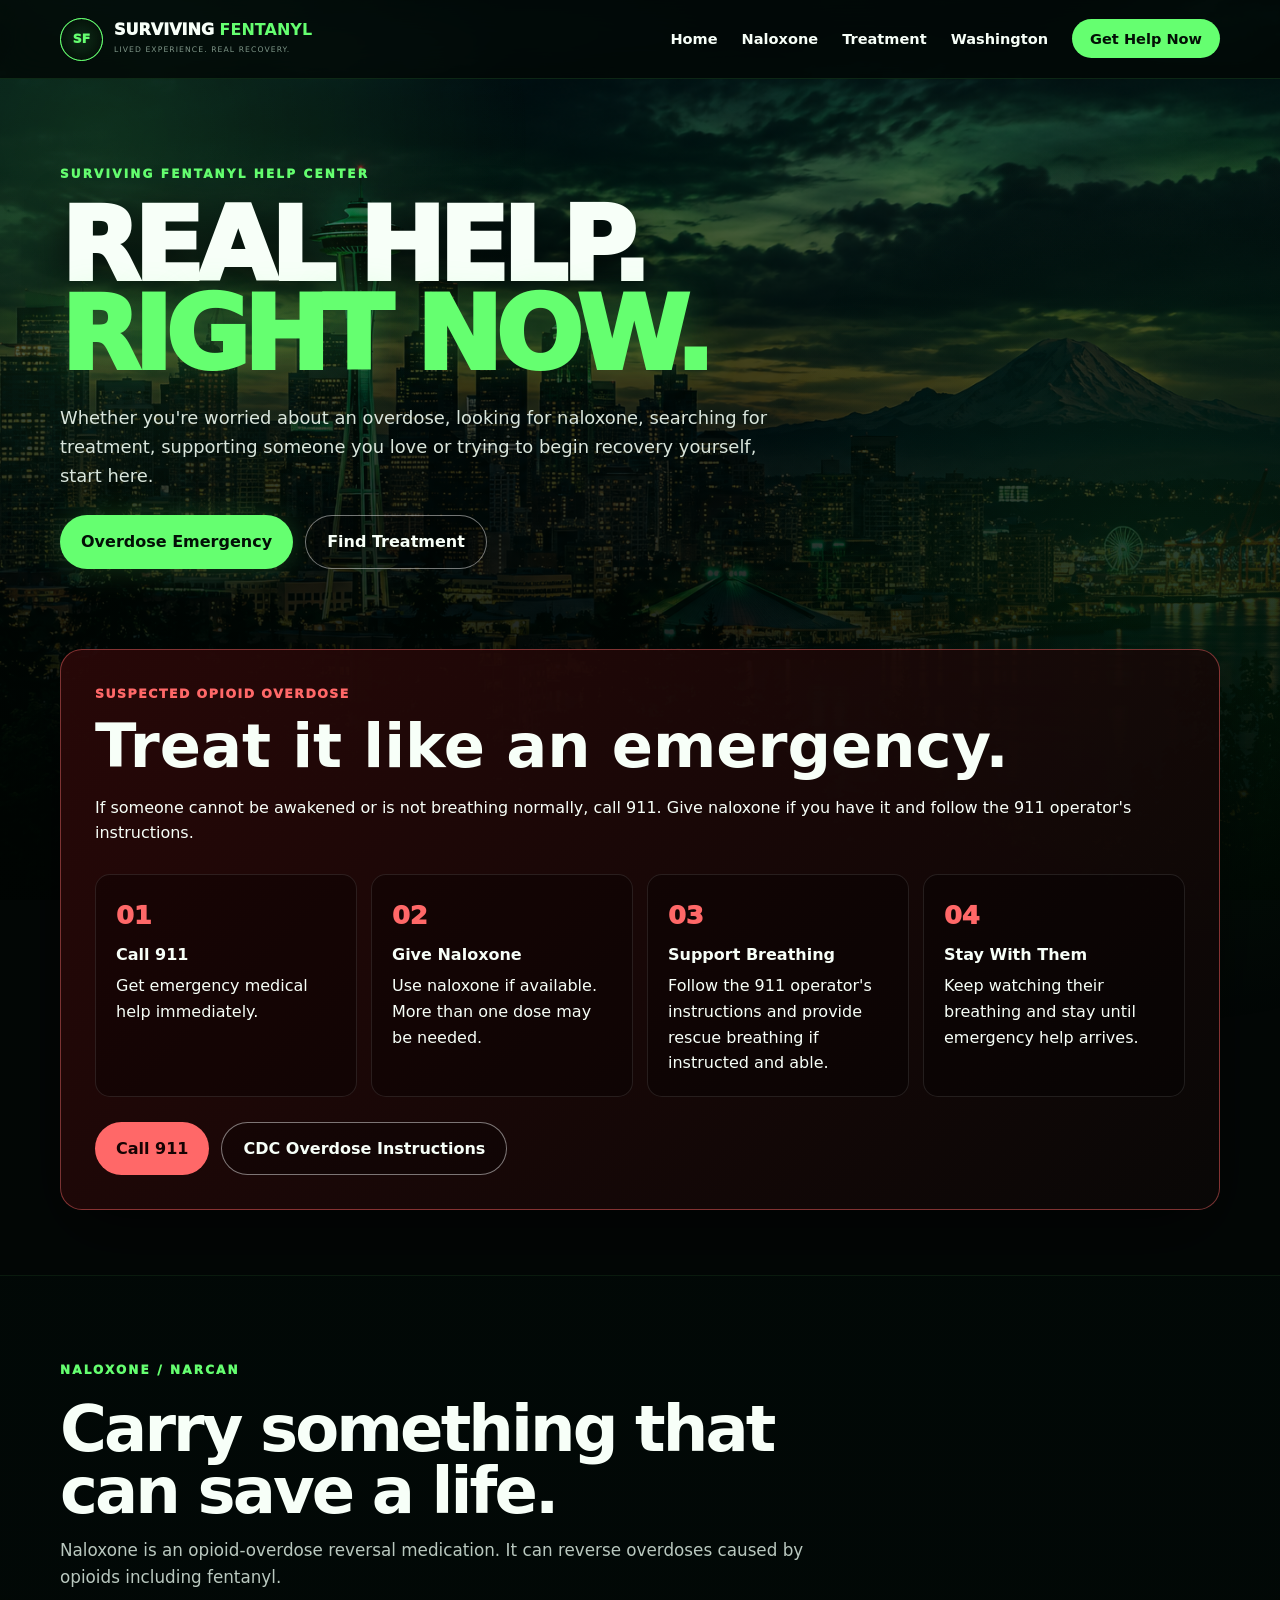
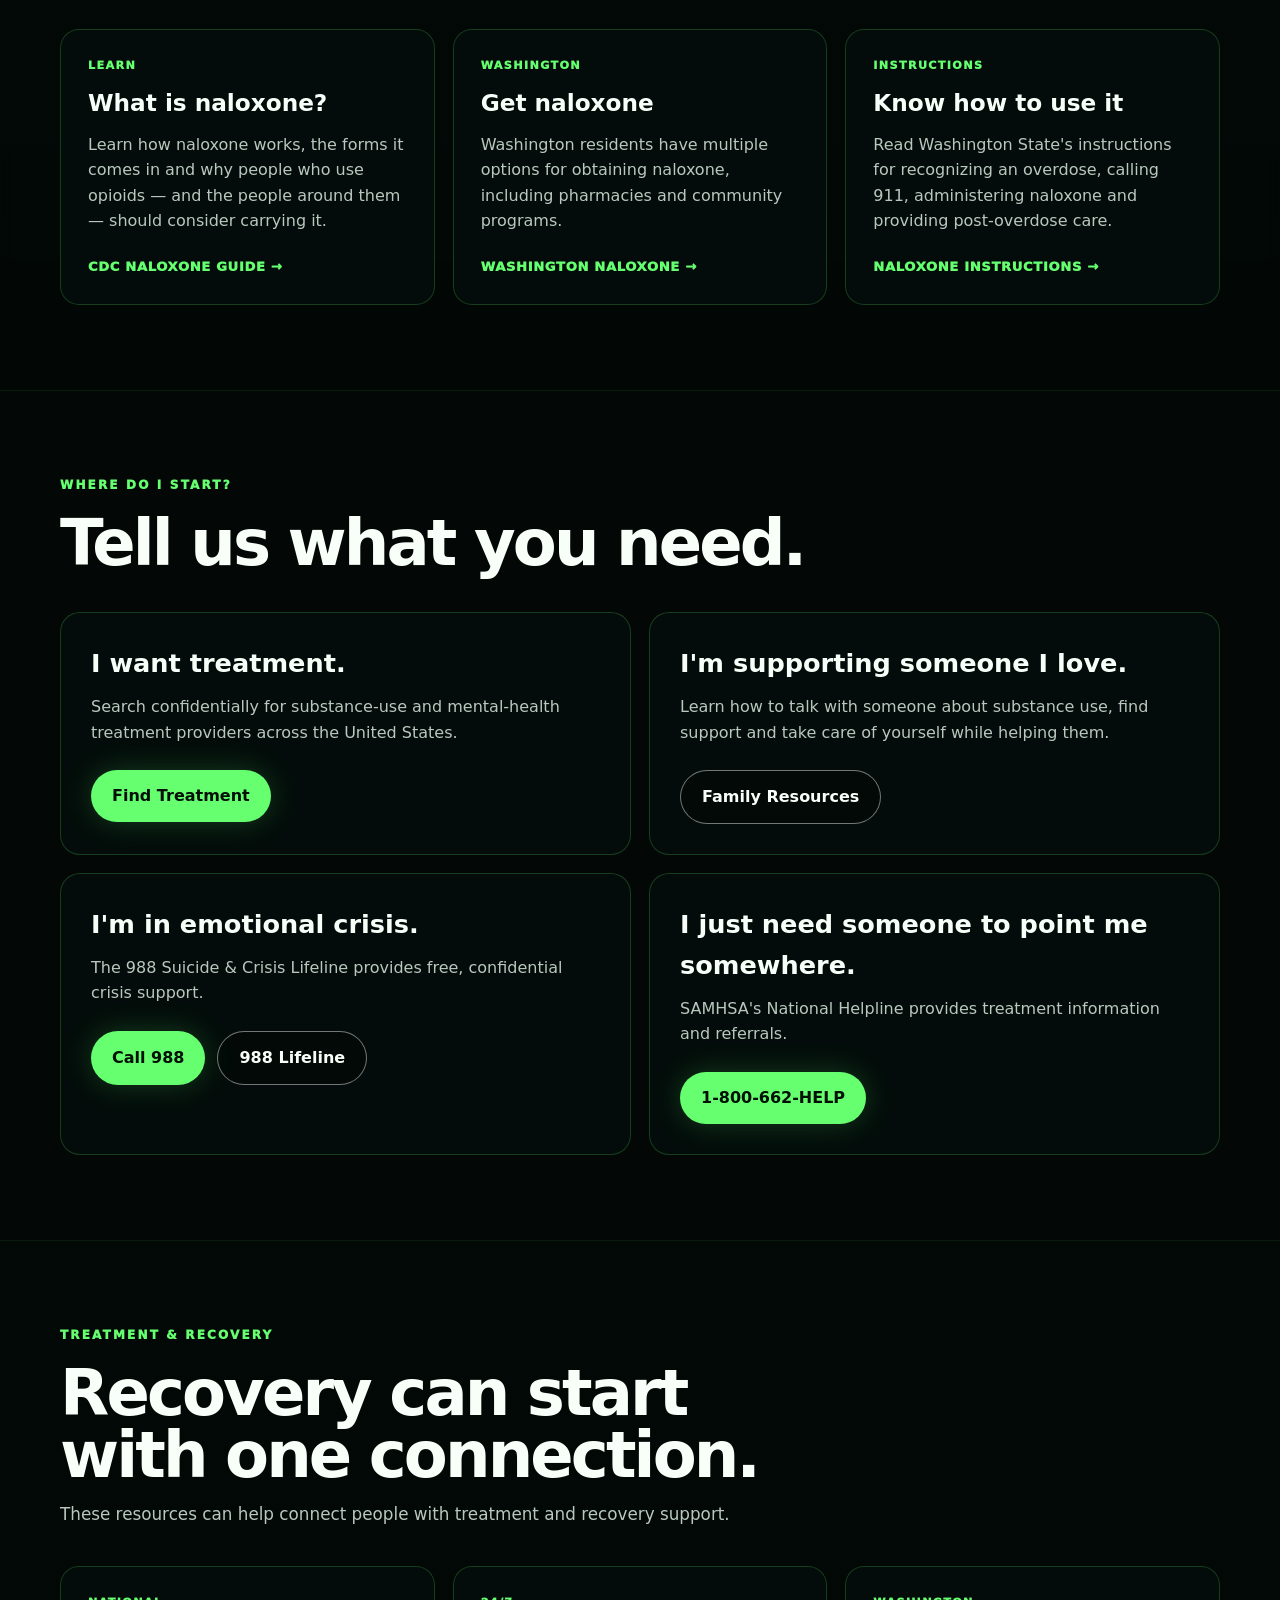
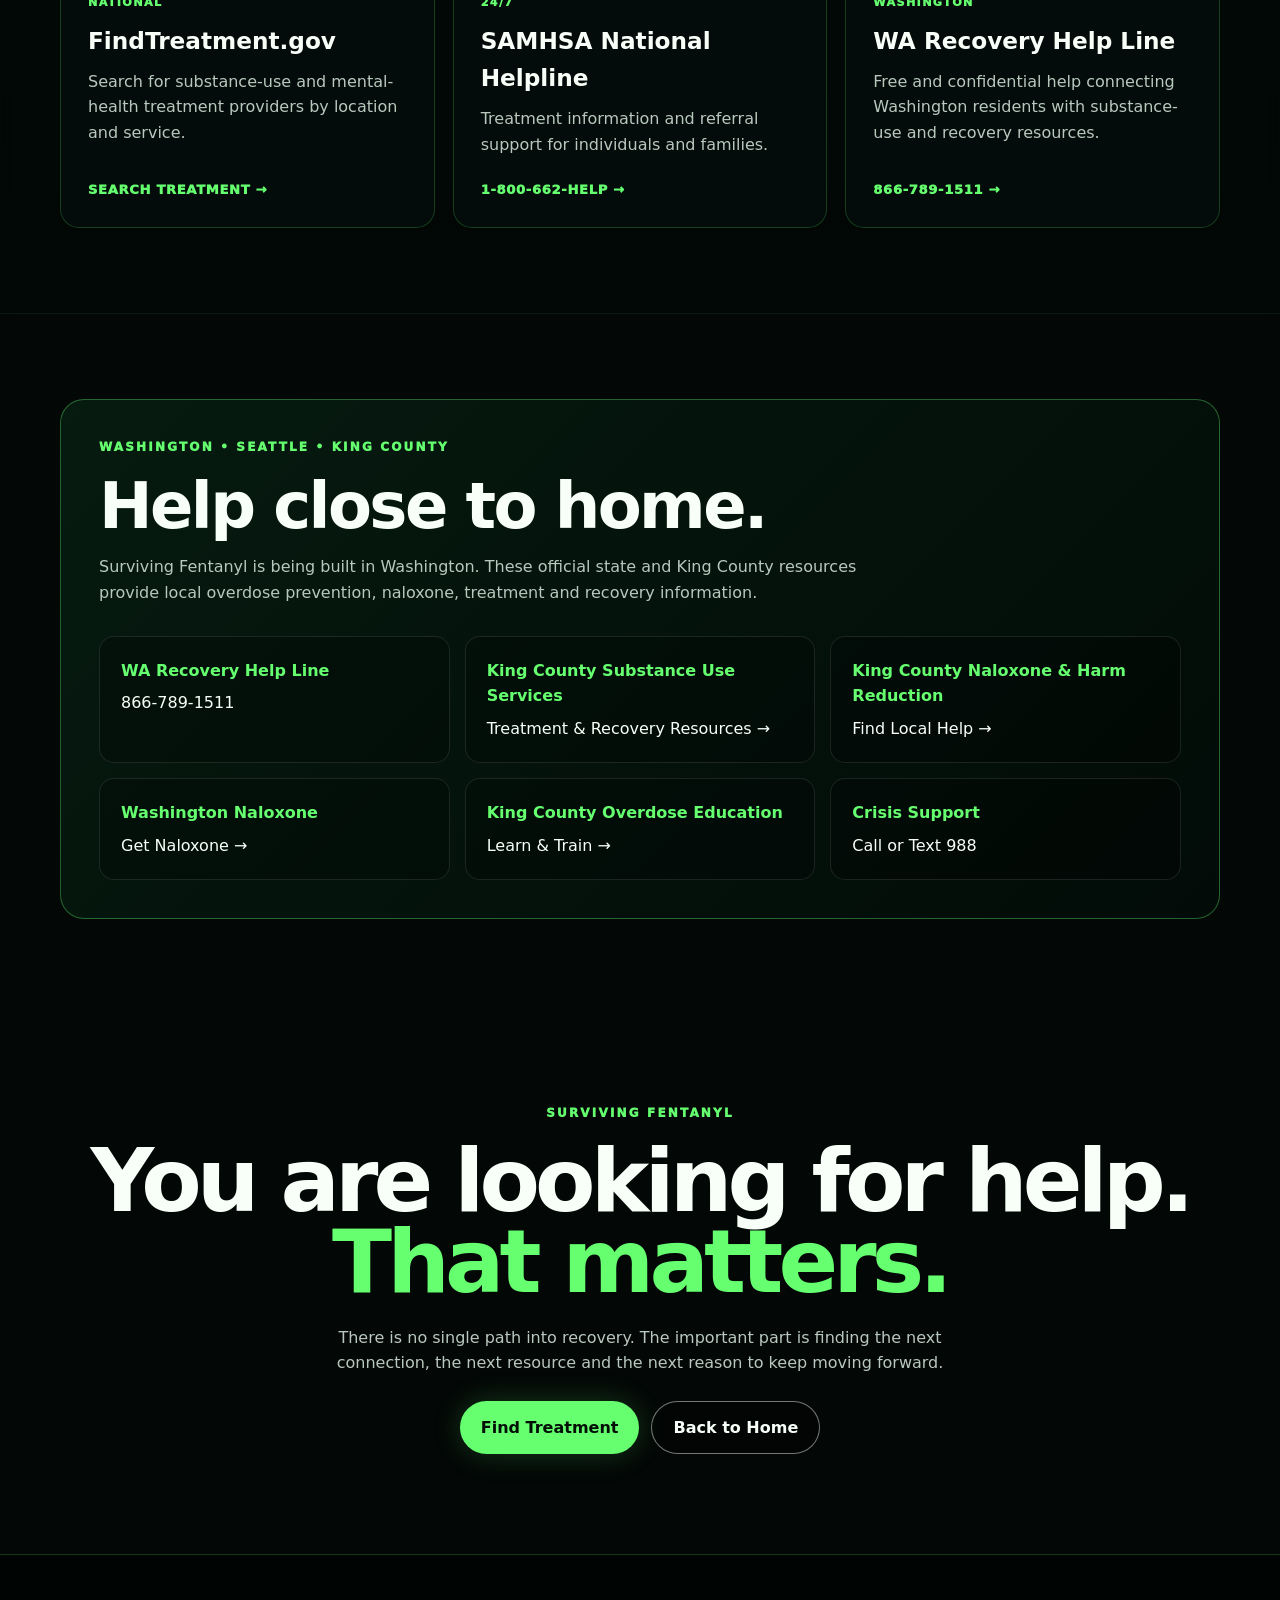
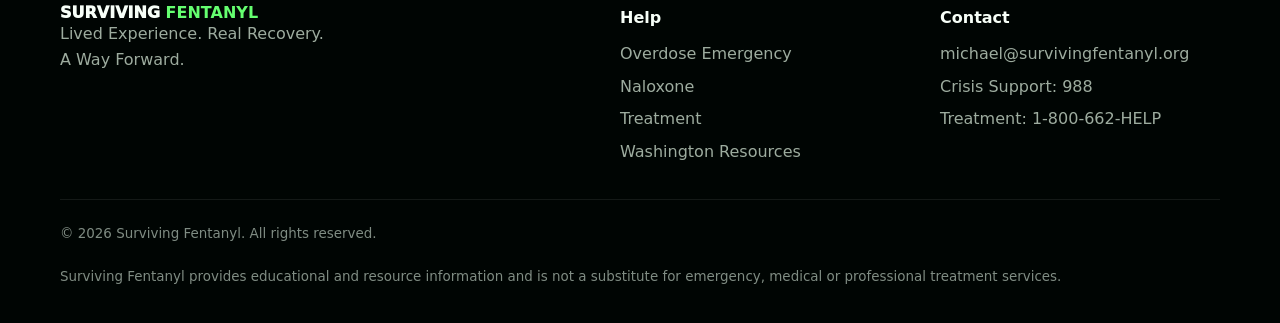
==== resources.html @ 1da2b5f4 "Commit it as Add fentanyl help and resources center" ====
<!DOCTYPE html>
<html lang="en">
<head>
<meta charset="UTF-8">
<meta name="viewport" content="width=device-width, initial-scale=1.0">

<title>Fentanyl Help & Resources | Surviving Fentanyl</title>

<meta name="description"
content="Fentanyl overdose response, naloxone information, treatment resources, recovery support and Washington resources from Surviving Fentanyl.">

<meta name="theme-color" content="#050a08">

<link rel="canonical"
href="https://survivingfentanyl.org/resources.html">

<style>

:root {
  --green:#65ff70;
  --green2:#25d94c;
  --white:#f7fff8;
  --muted:#b9c8bf;
  --black:#030706;
  --panel:rgba(4,15,12,.78);
  --line:rgba(101,255,112,.20);
  --red:#ff6868;
}

* {
  box-sizing:border-box;
  margin:0;
  padding:0;
}

html {
  scroll-behavior:smooth;
  scroll-padding-top:95px;
}

body {
  font-family:Inter,system-ui,-apple-system,"Segoe UI",sans-serif;
  color:var(--white);
  background:var(--black);
  line-height:1.6;
  overflow-x:hidden;
}

/* SEATTLE BACKGROUND */

body::before {
  content:"";
  position:fixed;
  inset:0;
  z-index:-3;

  background-image:
    linear-gradient(
      180deg,
      rgba(0,8,5,.38),
      rgba(0,8,5,.76) 45%,
      rgba(0,5,3,.96)
    ),
    url("seattle-bg.jpg");

  background-size:cover;
  background-repeat:no-repeat;
  background-position:center 10%;
}

/* GREEN ATMOSPHERE */

body::after {
  content:"";
  position:fixed;
  inset:-20%;
  z-index:-2;
  pointer-events:none;

  background:
    radial-gradient(
      circle at 20% 25%,
      rgba(101,255,112,.14),
      transparent 25%
    ),
    radial-gradient(
      circle at 80% 60%,
      rgba(37,217,76,.09),
      transparent 28%
    );

  animation:atmosphere 16s ease-in-out infinite alternate;
}

@keyframes atmosphere {
  from {
    transform:translate(-2%,-1%);
  }

  to {
    transform:translate(2%,1%);
  }
}

a {
  color:inherit;
}

.container {
  width:min(1160px,91%);
  margin:auto;
}

/* TOP PROGRESS */

#progress {
  position:fixed;
  top:0;
  left:0;
  height:3px;
  width:0;
  z-index:9999;
  background:var(--green);

  box-shadow:
    0 0 8px var(--green),
    0 0 20px var(--green);
}

/* NAV */

header {
  position:fixed;
  top:0;
  left:0;
  right:0;
  z-index:1000;

  background:rgba(2,8,6,.82);

  backdrop-filter:blur(18px);
  -webkit-backdrop-filter:blur(18px);

  border-bottom:1px solid rgba(101,255,112,.12);
}

nav {
  min-height:78px;

  display:flex;
  align-items:center;
  justify-content:space-between;

  gap:25px;
}

.brand {
  display:flex;
  align-items:center;
  gap:11px;

  text-decoration:none;
}

.mark {
  width:43px;
  height:43px;

  display:grid;
  place-items:center;

  position:relative;

  border:1px solid rgba(101,255,112,.55);
  border-radius:50%;

  color:var(--green);

  font-size:.78rem;
  font-weight:1000;

  background:
    radial-gradient(
      circle,
      rgba(101,255,112,.13),
      rgba(0,0,0,.4)
    );
}

.mark::after {
  content:"";

  position:absolute;
  inset:-1px;

  border:1px solid var(--green);
  border-radius:50%;

  animation:pulse 3s ease-out infinite;
}

@keyframes pulse {

  0% {
    transform:scale(.92);
    opacity:.6;
  }

  75%,
  100% {
    transform:scale(1.45);
    opacity:0;
  }
}

.brand-copy {
  display:flex;
  flex-direction:column;
}

.brand-name {
  font-weight:950;
  line-height:1;
}

.brand-name strong {
  color:var(--green);
}

.brand-tag {
  color:#7f9588;
  font-size:.48rem;
  letter-spacing:.14em;
  margin-top:6px;
}

.nav-links {
  list-style:none;

  display:flex;
  align-items:center;

  gap:24px;
}

.nav-links a {
  text-decoration:none;
  font-size:.91rem;
  font-weight:750;
}

.nav-links a:hover {
  color:var(--green);
}

.help-nav {
  background:var(--green);
  color:#031006 !important;

  padding:11px 18px;

  border-radius:999px;

  font-weight:900 !important;
}

/* HERO */

.hero {
  padding:165px 0 80px;
  min-height:610px;

  display:flex;
  align-items:center;
}

.eyebrow {
  color:var(--green);

  text-transform:uppercase;

  letter-spacing:.18em;

  font-size:.75rem;
  font-weight:950;

  margin-bottom:17px;
}

h1 {
  max-width:900px;

  font-size:clamp(3.7rem,8vw,7rem);

  line-height:.87;
  letter-spacing:-.06em;

  text-transform:uppercase;

  font-weight:1000;

  text-shadow:
    0 10px 40px rgba(0,0,0,.75);
}

h1 span {
  color:var(--green);

  display:block;

  text-shadow:
    0 0 35px rgba(101,255,112,.20);
}

.hero p {
  max-width:720px;

  margin-top:25px;

  color:#d9e5dc;

  font-size:1.12rem;
}

/* EMERGENCY */

.emergency {
  margin-bottom:65px;
}

.emergency-box {
  background:
    linear-gradient(
      135deg,
      rgba(43,8,8,.91),
      rgba(10,8,7,.91)
    );

  border:1px solid rgba(255,104,104,.45);

  border-radius:22px;

  padding:34px;

  box-shadow:
    0 25px 70px rgba(0,0,0,.5);
}

.emergency-top {
  color:var(--red);

  font-weight:950;

  text-transform:uppercase;

  letter-spacing:.12em;

  font-size:.78rem;
}

.emergency-box h2 {
  font-size:clamp(2rem,5vw,3.8rem);

  line-height:1;

  margin:12px 0 18px;
}

.steps {
  display:grid;

  grid-template-columns:
    repeat(4,1fr);

  gap:14px;

  margin-top:28px;
}

.step {
  background:rgba(0,0,0,.30);

  border:1px solid rgba(255,255,255,.10);

  border-radius:15px;

  padding:20px;
}

.step-number {
  color:var(--red);

  font-size:1.6rem;

  font-weight:1000;
}

.step strong {
  display:block;

  margin:6px 0;
}

/* BUTTONS */

.buttons {
  display:flex;
  flex-wrap:wrap;

  gap:12px;

  margin-top:25px;
}

.button {
  display:inline-flex;

  align-items:center;
  justify-content:center;

  padding:13px 21px;

  border-radius:999px;

  text-decoration:none;

  font-weight:900;

  transition:.2s ease;
}

.button:hover {
  transform:translateY(-2px);
}

.primary {
  background:var(--green);
  color:#031006;

  box-shadow:
    0 0 30px rgba(101,255,112,.20);
}

.secondary {
  border:1px solid rgba(255,255,255,.45);

  background:rgba(0,0,0,.25);
}

.emergency-button {
  background:var(--red);
  color:#160303;
}

/* SECTIONS */

.section {
  padding:85px 0;
}

.section-dark {
  background:
    linear-gradient(
      180deg,
      rgba(2,10,7,.73),
      rgba(2,8,6,.89)
    );

  backdrop-filter:blur(8px);

  border-top:
    1px solid rgba(101,255,112,.08);

  border-bottom:
    1px solid rgba(101,255,112,.08);
}

.section-heading {
  max-width:790px;

  margin-bottom:38px;
}

.section-heading h2 {
  font-size:clamp(2.4rem,5vw,4.2rem);

  line-height:.97;

  letter-spacing:-.045em;
}

.section-heading p {
  color:var(--muted);

  margin-top:15px;

  font-size:1.05rem;
}

/* CARDS */

.grid {
  display:grid;

  grid-template-columns:
    repeat(3,1fr);

  gap:18px;
}

.card {
  background:var(--panel);

  backdrop-filter:blur(15px);

  border:1px solid var(--line);

  border-radius:19px;

  padding:27px;

  min-height:245px;

  display:flex;

  flex-direction:column;

  transition:
    transform .25s ease,
    border-color .25s ease,
    box-shadow .25s ease;
}

.card:hover {
  transform:translateY(-6px);

  border-color:
    rgba(101,255,112,.55);

  box-shadow:
    0 20px 55px rgba(0,0,0,.45),
    0 0 30px rgba(101,255,112,.08);
}

.card-label {
  color:var(--green);

  text-transform:uppercase;

  letter-spacing:.12em;

  font-size:.7rem;

  font-weight:950;
}

.card h3 {
  margin:10px 0;

  font-size:1.45rem;
}

.card p {
  color:var(--muted);

  flex:1;
}

.card-link {
  color:var(--green);

  text-decoration:none;

  font-size:.82rem;

  font-weight:950;

  text-transform:uppercase;

  letter-spacing:.05em;

  margin-top:22px;
}

/* QUICK HELP */

.quick-grid {
  display:grid;

  grid-template-columns:
    repeat(2,1fr);

  gap:18px;
}

.quick {
  padding:30px;

  background:
    rgba(4,15,12,.78);

  border:
    1px solid var(--line);

  border-radius:20px;
}

.quick h3 {
  font-size:1.6rem;

  margin-bottom:10px;
}

.quick p {
  color:var(--muted);
}

/* WASHINGTON */

.wa-box {
  background:
    linear-gradient(
      135deg,
      rgba(7,30,18,.88),
      rgba(2,12,8,.92)
    );

  border:
    1px solid rgba(101,255,112,.35);

  border-radius:24px;

  padding:38px;
}

.wa-box h2 {
  font-size:
    clamp(2.3rem,5vw,4rem);

  line-height:1;

  letter-spacing:-.04em;
}

.wa-box > p {
  color:var(--muted);

  max-width:760px;

  margin-top:16px;
}

.local-grid {
  display:grid;

  grid-template-columns:
    repeat(3,1fr);

  gap:15px;

  margin-top:30px;
}

.local-item {
  padding:21px;

  background:
    rgba(0,0,0,.26);

  border:
    1px solid rgba(255,255,255,.10);

  border-radius:15px;
}

.local-item strong {
  display:block;

  color:var(--green);

  margin-bottom:7px;
}

.local-item a {
  text-decoration:none;
}

.local-item a:hover {
  color:var(--green);
}

/* CTA */

.cta {
  padding:100px 0;

  text-align:center;
}

.cta h2 {
  font-size:
    clamp(2.8rem,7vw,5.5rem);

  line-height:.92;

  letter-spacing:-.055em;
}

.cta h2 span {
  color:var(--green);
}

.cta p {
  max-width:650px;

  margin:22px auto 0;

  color:var(--muted);
}

.cta .buttons {
  justify-content:center;
}

/* FOOTER */

footer {
  background:
    rgba(1,6,4,.97);

  border-top:
    1px solid var(--line);

  padding:50px 0 35px;
}

.footer-grid {
  display:grid;

  grid-template-columns:
    1.3fr .7fr .7fr;

  gap:40px;
}

.footer-title {
  font-weight:900;

  margin-bottom:10px;
}

footer p,
footer a {
  color:#9dac9f;
}

footer a {
  text-decoration:none;
}

footer a:hover {
  color:var(--green);
}

.footer-links {
  list-style:none;

  display:grid;

  gap:7px;
}

.copyright {
  border-top:
    1px solid rgba(255,255,255,.08);

  margin-top:35px;

  padding-top:23px;

  color:#7f8c83;

  font-size:.84rem;
}

/* FLOATING HELP */

.floating-help {
  display:none;

  position:fixed;

  left:18px;
  right:18px;
  bottom:18px;

  z-index:950;

  background:var(--green);

  color:#031006;

  text-align:center;

  text-decoration:none;

  font-weight:1000;

  padding:14px;

  border-radius:999px;

  box-shadow:
    0 10px 40px rgba(0,0,0,.5),
    0 0 30px rgba(101,255,112,.25);
}

/* REVEAL */

.reveal {
  opacity:0;

  transform:translateY(22px);

  transition:
    opacity .7s ease,
    transform .7s ease;
}

.reveal.visible {
  opacity:1;

  transform:none;
}

/* MOBILE */

@media(max-width:900px) {

  .grid,
  .local-grid {
    grid-template-columns:
      repeat(2,1fr);
  }

  .steps {
    grid-template-columns:
      repeat(2,1fr);
  }

  .footer-grid {
    grid-template-columns:
      1fr 1fr;
  }
}

@media(max-width:700px) {

  .brand-tag {
    display:none;
  }

  .nav-links li:not(:last-child) {
    display:none;
  }

  .grid,
  .local-grid,
  .quick-grid,
  .steps,
  .footer-grid {
    grid-template-columns:1fr;
  }

  .hero {
    padding-top:140px;

    min-height:570px;
  }

  h1 {
    font-size:
      clamp(3.3rem,17vw,5.4rem);
  }

  .floating-help {
    display:block;
  }

  footer {
    padding-bottom:100px;
  }

  body::before {
    background-position:center 5%;
  }
}

:focus-visible {
  outline:3px solid var(--green);

  outline-offset:4px;
}

@media(prefers-reduced-motion:reduce) {

  *,
  *::before,
  *::after {
    animation:none !important;

    transition:none !important;

    scroll-behavior:auto !important;
  }

  .reveal {
    opacity:1;

    transform:none;
  }
}

</style>
</head>


<body>

<div id="progress"
     aria-hidden="true"></div>


<header>

<div class="container">

<nav>

<a class="brand"
   href="index.html">

<span class="mark">
SF
</span>

<span class="brand-copy">

<span class="brand-name">
SURVIVING
<strong>FENTANYL</strong>
</span>

<span class="brand-tag">
LIVED EXPERIENCE. REAL RECOVERY.
</span>

</span>

</a>


<ul class="nav-links">

<li>
<a href="index.html">
Home
</a>
</li>

<li>
<a href="#naloxone">
Naloxone
</a>
</li>

<li>
<a href="#treatment">
Treatment
</a>
</li>

<li>
<a href="#washington">
Washington
</a>
</li>

<li>
<a class="help-nav"
   href="#emergency">
Get Help Now
</a>
</li>

</ul>

</nav>

</div>

</header>


<main>


<!-- HERO -->

<section class="hero">

<div class="container reveal">

<div class="eyebrow">
Surviving Fentanyl Help Center
</div>

<h1>
Real Help.
<span>Right Now.</span>
</h1>

<p>
Whether you're worried about an overdose,
looking for naloxone, searching for treatment,
supporting someone you love or trying to begin
recovery yourself, start here.
</p>

<div class="buttons">

<a class="button primary"
   href="#emergency">
Overdose Emergency
</a>

<a class="button secondary"
   href="#treatment">
Find Treatment
</a>

</div>

</div>

</section>


<!-- EMERGENCY -->

<section class="emergency"
         id="emergency">

<div class="container">

<div class="emergency-box reveal">

<div class="emergency-top">
Suspected Opioid Overdose
</div>

<h2>
Treat it like an emergency.
</h2>

<p>
If someone cannot be awakened or is not
breathing normally, call 911. Give naloxone
if you have it and follow the 911 operator's
instructions.
</p>


<div class="steps">

<div class="step">

<div class="step-number">
01
</div>

<strong>
Call 911
</strong>

<p>
Get emergency medical help immediately.
</p>

</div>


<div class="step">

<div class="step-number">
02
</div>

<strong>
Give Naloxone
</strong>

<p>
Use naloxone if available. More than one
dose may be needed.
</p>

</div>


<div class="step">

<div class="step-number">
03
</div>

<strong>
Support Breathing
</strong>

<p>
Follow the 911 operator's instructions and
provide rescue breathing if instructed and
able.
</p>

</div>


<div class="step">

<div class="step-number">
04
</div>

<strong>
Stay With Them
</strong>

<p>
Keep watching their breathing and stay until
emergency help arrives.
</p>

</div>

</div>


<div class="buttons">

<a href="tel:911"
   class="button emergency-button">

Call 911
</a>

<a
href="https://www.cdc.gov/stop-overdose/response/index.html"
target="_blank"
rel="noopener"
class="button secondary">

CDC Overdose Instructions
</a>

</div>

</div>

</div>

</section>


<!-- NALOXONE -->

<section class="section section-dark"
         id="naloxone">

<div class="container">

<div class="section-heading reveal">

<div class="eyebrow">
Naloxone / Narcan
</div>

<h2>
Carry something that can save a life.
</h2>

<p>
Naloxone is an opioid-overdose reversal
medication. It can reverse overdoses caused
by opioids including fentanyl.
</p>

</div>


<div class="grid">

<div class="card reveal">

<div class="card-label">
Learn
</div>

<h3>
What is naloxone?
</h3>

<p>
Learn how naloxone works, the forms it comes
in and why people who use opioids — and the
people around them — should consider carrying it.
</p>

<a
class="card-link"
href="https://www.cdc.gov/stop-overdose/caring/naloxone.html"
target="_blank"
rel="noopener">

CDC Naloxone Guide →
</a>

</div>


<div class="card reveal">

<div class="card-label">
Washington
</div>

<h3>
Get naloxone
</h3>

<p>
Washington residents have multiple options
for obtaining naloxone, including pharmacies
and community programs.
</p>

<a
class="card-link"
href="https://doh.wa.gov/you-and-your-family/drug-user-health/overdose-education-naloxone-distribution"
target="_blank"
rel="noopener">

Washington Naloxone →
</a>

</div>


<div class="card reveal">

<div class="card-label">
Instructions
</div>

<h3>
Know how to use it
</h3>

<p>
Read Washington State's instructions for
recognizing an overdose, calling 911,
administering naloxone and providing
post-overdose care.
</p>

<a
class="card-link"
href="https://doh.wa.gov/you-and-your-family/drug-user-health/overdose-education-naloxone-distribution/naloxone-instructions"
target="_blank"
rel="noopener">

Naloxone Instructions →
</a>

</div>

</div>

</div>

</section>


<!-- WHAT DO I NEED -->

<section class="section">

<div class="container">

<div class="section-heading reveal">

<div class="eyebrow">
Where Do I Start?
</div>

<h2>
Tell us what you need.
</h2>

</div>


<div class="quick-grid">

<div class="quick reveal">

<h3>
I want treatment.
</h3>

<p>
Search confidentially for substance-use and
mental-health treatment providers across the
United States.
</p>

<div class="buttons">

<a
class="button primary"
href="https://findtreatment.gov/"
target="_blank"
rel="noopener">

Find Treatment
</a>

</div>

</div>


<div class="quick reveal">

<h3>
I'm supporting someone I love.
</h3>

<p>
Learn how to talk with someone about substance
use, find support and take care of yourself
while helping them.
</p>

<div class="buttons">

<a
class="button secondary"
href="https://www.samhsa.gov/find-support/helping-someone"
target="_blank"
rel="noopener">

Family Resources
</a>

</div>

</div>


<div class="quick reveal">

<h3>
I'm in emotional crisis.
</h3>

<p>
The 988 Suicide & Crisis Lifeline provides
free, confidential crisis support.
</p>

<div class="buttons">

<a
class="button primary"
href="tel:988">

Call 988
</a>

<a
class="button secondary"
href="https://988lifeline.org/"
target="_blank"
rel="noopener">

988 Lifeline
</a>

</div>

</div>


<div class="quick reveal">

<h3>
I just need someone to point me somewhere.
</h3>

<p>
SAMHSA's National Helpline provides treatment
information and referrals.
</p>

<div class="buttons">

<a
class="button primary"
href="tel:18006624357">

1-800-662-HELP
</a>

</div>

</div>

</div>

</div>

</section>


<!-- TREATMENT -->

<section class="section section-dark"
         id="treatment">

<div class="container">

<div class="section-heading reveal">

<div class="eyebrow">
Treatment & Recovery
</div>

<h2>
Recovery can start with one connection.
</h2>

<p>
These resources can help connect people with
treatment and recovery support.
</p>

</div>


<div class="grid">

<div class="card reveal">

<div class="card-label">
National
</div>

<h3>
FindTreatment.gov
</h3>

<p>
Search for substance-use and mental-health
treatment providers by location and service.
</p>

<a
class="card-link"
href="https://findtreatment.gov/"
target="_blank"
rel="noopener">

Search Treatment →
</a>

</div>


<div class="card reveal">

<div class="card-label">
24/7
</div>

<h3>
SAMHSA National Helpline
</h3>

<p>
Treatment information and referral support
for individuals and families.
</p>

<a
class="card-link"
href="tel:18006624357">

1-800-662-HELP →
</a>

</div>


<div class="card reveal">

<div class="card-label">
Washington
</div>

<h3>
WA Recovery Help Line
</h3>

<p>
Free and confidential help connecting
Washington residents with substance-use
and recovery resources.
</p>

<a
class="card-link"
href="tel:18667891511">

866-789-1511 →
</a>

</div>

</div>

</div>

</section>


<!-- WASHINGTON -->

<section class="section"
         id="washington">

<div class="container">

<div class="wa-box reveal">

<div class="eyebrow">
Washington • Seattle • King County
</div>

<h2>
Help close to home.
</h2>

<p>
Surviving Fentanyl is being built in Washington.
These official state and King County resources
provide local overdose prevention, naloxone,
treatment and recovery information.
</p>


<div class="local-grid">

<div class="local-item">

<strong>
WA Recovery Help Line
</strong>

<a href="tel:18667891511">
866-789-1511
</a>

</div>


<div class="local-item">

<strong>
King County Substance Use Services
</strong>

<a
href="https://kingcounty.gov/en/dept/dchs/human-social-services/behavioral-health-recovery/substance-use-services"
target="_blank"
rel="noopener">

Treatment & Recovery Resources →
</a>

</div>


<div class="local-item">

<strong>
King County Naloxone & Harm Reduction
</strong>

<a
href="https://kingcounty.gov/en/dept/dph/health-safety/safety-injury-prevention/overdose-prevention-response/get-help"
target="_blank"
rel="noopener">

Find Local Help →
</a>

</div>


<div class="local-item">

<strong>
Washington Naloxone
</strong>

<a
href="https://doh.wa.gov/you-and-your-family/drug-user-health/overdose-education-naloxone-distribution"
target="_blank"
rel="noopener">

Get Naloxone →
</a>

</div>


<div class="local-item">

<strong>
King County Overdose Education
</strong>

<a
href="https://kingcounty.gov/en/dept/dph/health-safety/safety-injury-prevention/overdose-prevention-response/learn"
target="_blank"
rel="noopener">

Learn & Train →
</a>

</div>


<div class="local-item">

<strong>
Crisis Support
</strong>

<a href="tel:988">
Call or Text 988
</a>

</div>

</div>

</div>

</div>

</section>


<!-- CTA -->

<section class="cta">

<div class="container reveal">

<div class="eyebrow">
Surviving Fentanyl
</div>

<h2>
You are looking for help.<br>
<span>That matters.</span>
</h2>

<p>
There is no single path into recovery.
The important part is finding the next
connection, the next resource and the next
reason to keep moving forward.
</p>

<div class="buttons">

<a
class="button primary"
href="https://findtreatment.gov/"
target="_blank"
rel="noopener">

Find Treatment
</a>

<a
class="button secondary"
href="index.html">

Back to Home
</a>

</div>

</div>

</section>

</main>


<footer>

<div class="container">

<div class="footer-grid">

<div>

<div class="brand-name">
SURVIVING
<strong>FENTANYL</strong>
</div>

<p>
Lived Experience. Real Recovery.<br>
A Way Forward.
</p>

</div>


<div>

<div class="footer-title">
Help
</div>

<ul class="footer-links">

<li>
<a href="#emergency">
Overdose Emergency
</a>
</li>

<li>
<a href="#naloxone">
Naloxone
</a>
</li>

<li>
<a href="#treatment">
Treatment
</a>
</li>

<li>
<a href="#washington">
Washington Resources
</a>
</li>

</ul>

</div>


<div>

<div class="footer-title">
Contact
</div>

<ul class="footer-links">

<li>
<a href="mailto:michael@survivingfentanyl.org">
michael@survivingfentanyl.org
</a>
</li>

<li>
<a href="tel:988">
Crisis Support: 988
</a>
</li>

<li>
<a href="tel:18006624357">
Treatment: 1-800-662-HELP
</a>
</li>

</ul>

</div>

</div>


<div class="copyright">

© 2026 Surviving Fentanyl. All rights reserved.

<br><br>

Surviving Fentanyl provides educational
and resource information and is not a
substitute for emergency, medical or
professional treatment services.

</div>

</div>

</footer>


<a
class="floating-help"
href="#emergency">

GET HELP NOW
</a>


<script>

/* SCROLL PROGRESS */

const progress =
  document.getElementById("progress");

function updateProgress() {

  const top =
    document.documentElement.scrollTop;

  const height =
    document.documentElement.scrollHeight -
    document.documentElement.clientHeight;

  progress.style.width =
    (height > 0
      ? (top / height) * 100
      : 0) + "%";
}

window.addEventListener(
  "scroll",
  updateProgress,
  { passive:true }
);

updateProgress();


/* REVEALS */

const reducedMotion =
  window.matchMedia(
    "(prefers-reduced-motion: reduce)"
  ).matches;

if (
  !reducedMotion &&
  "IntersectionObserver" in window
) {

  const observer =
    new IntersectionObserver(
      entries => {

        entries.forEach(entry => {

          if (entry.isIntersecting) {

            entry.target
              .classList
              .add("visible");

            observer.unobserve(
              entry.target
            );
          }

        });

      },
      { threshold:.10 }
    );

  document
    .querySelectorAll(".reveal")
    .forEach(el =>
      observer.observe(el)
    );

} else {

  document
    .querySelectorAll(".reveal")
    .forEach(el =>
      el.classList.add("visible")
    );
}

</script>

</body>
</html>
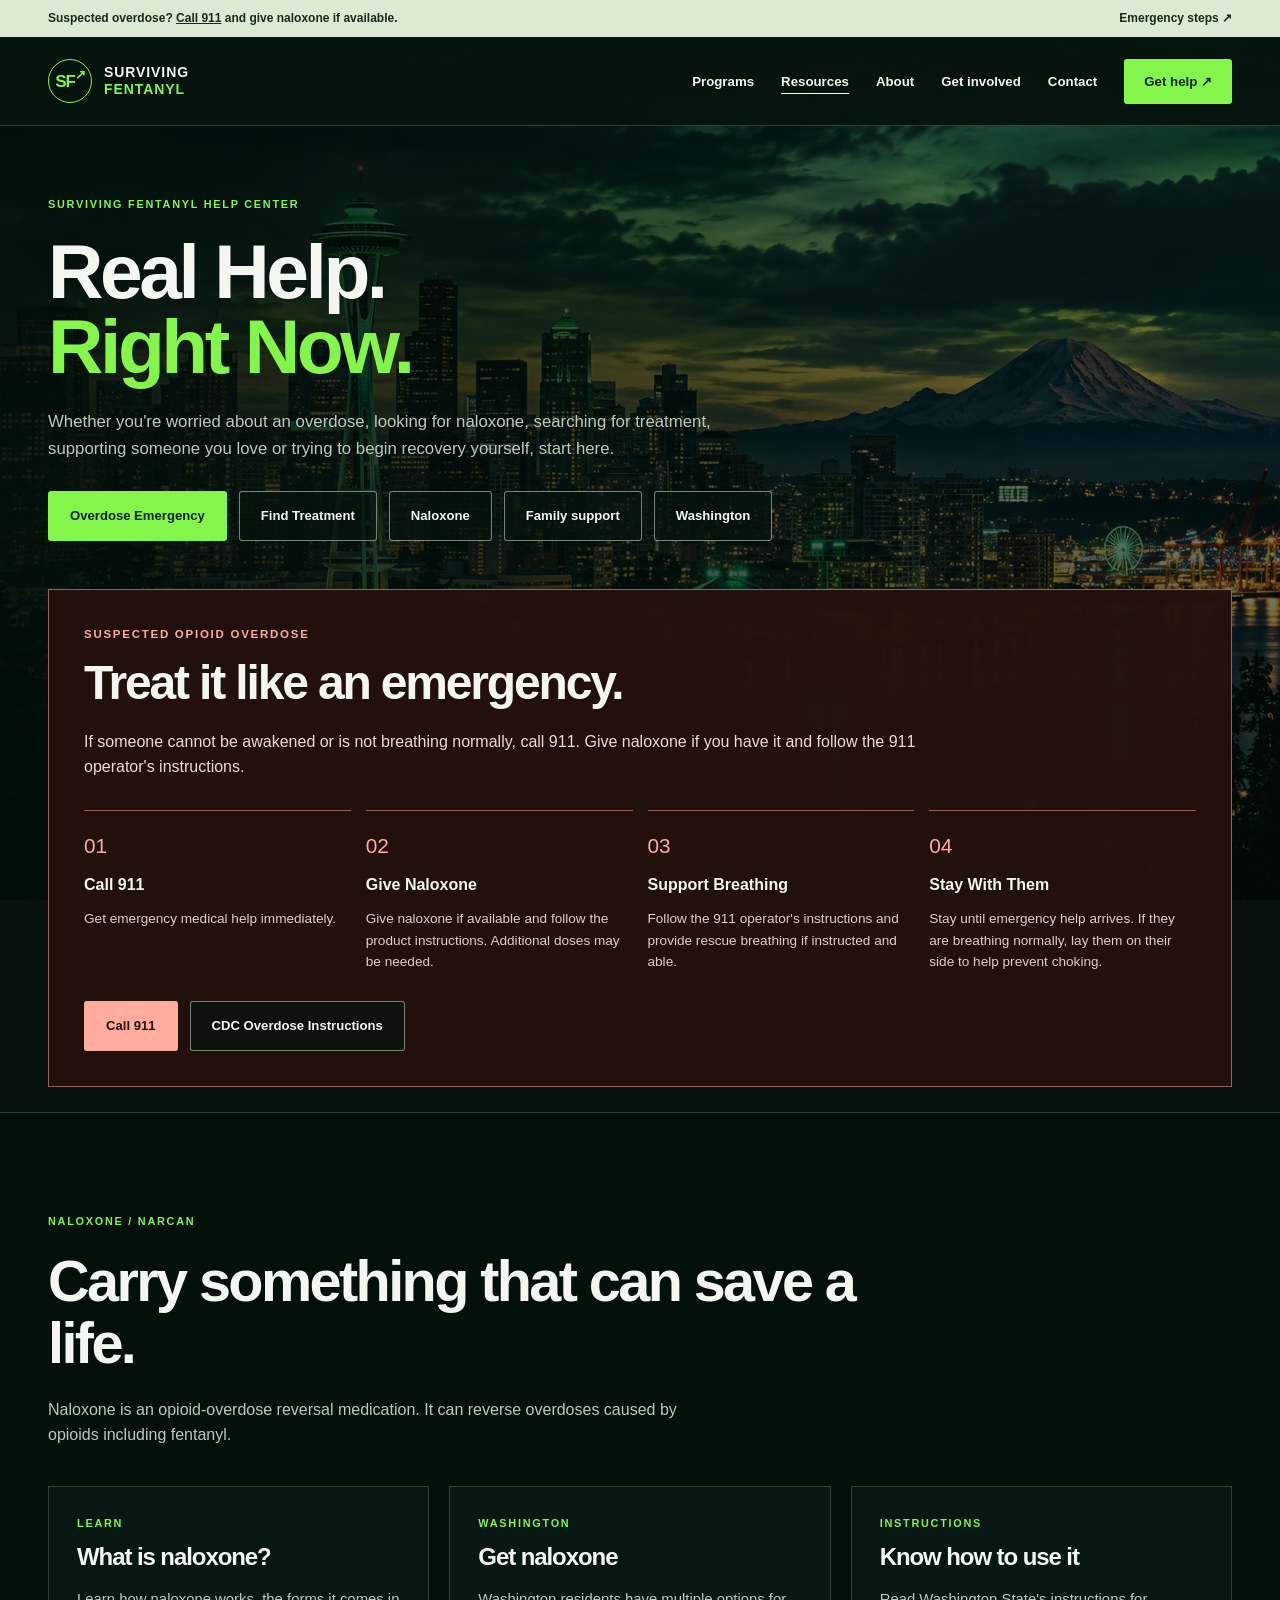
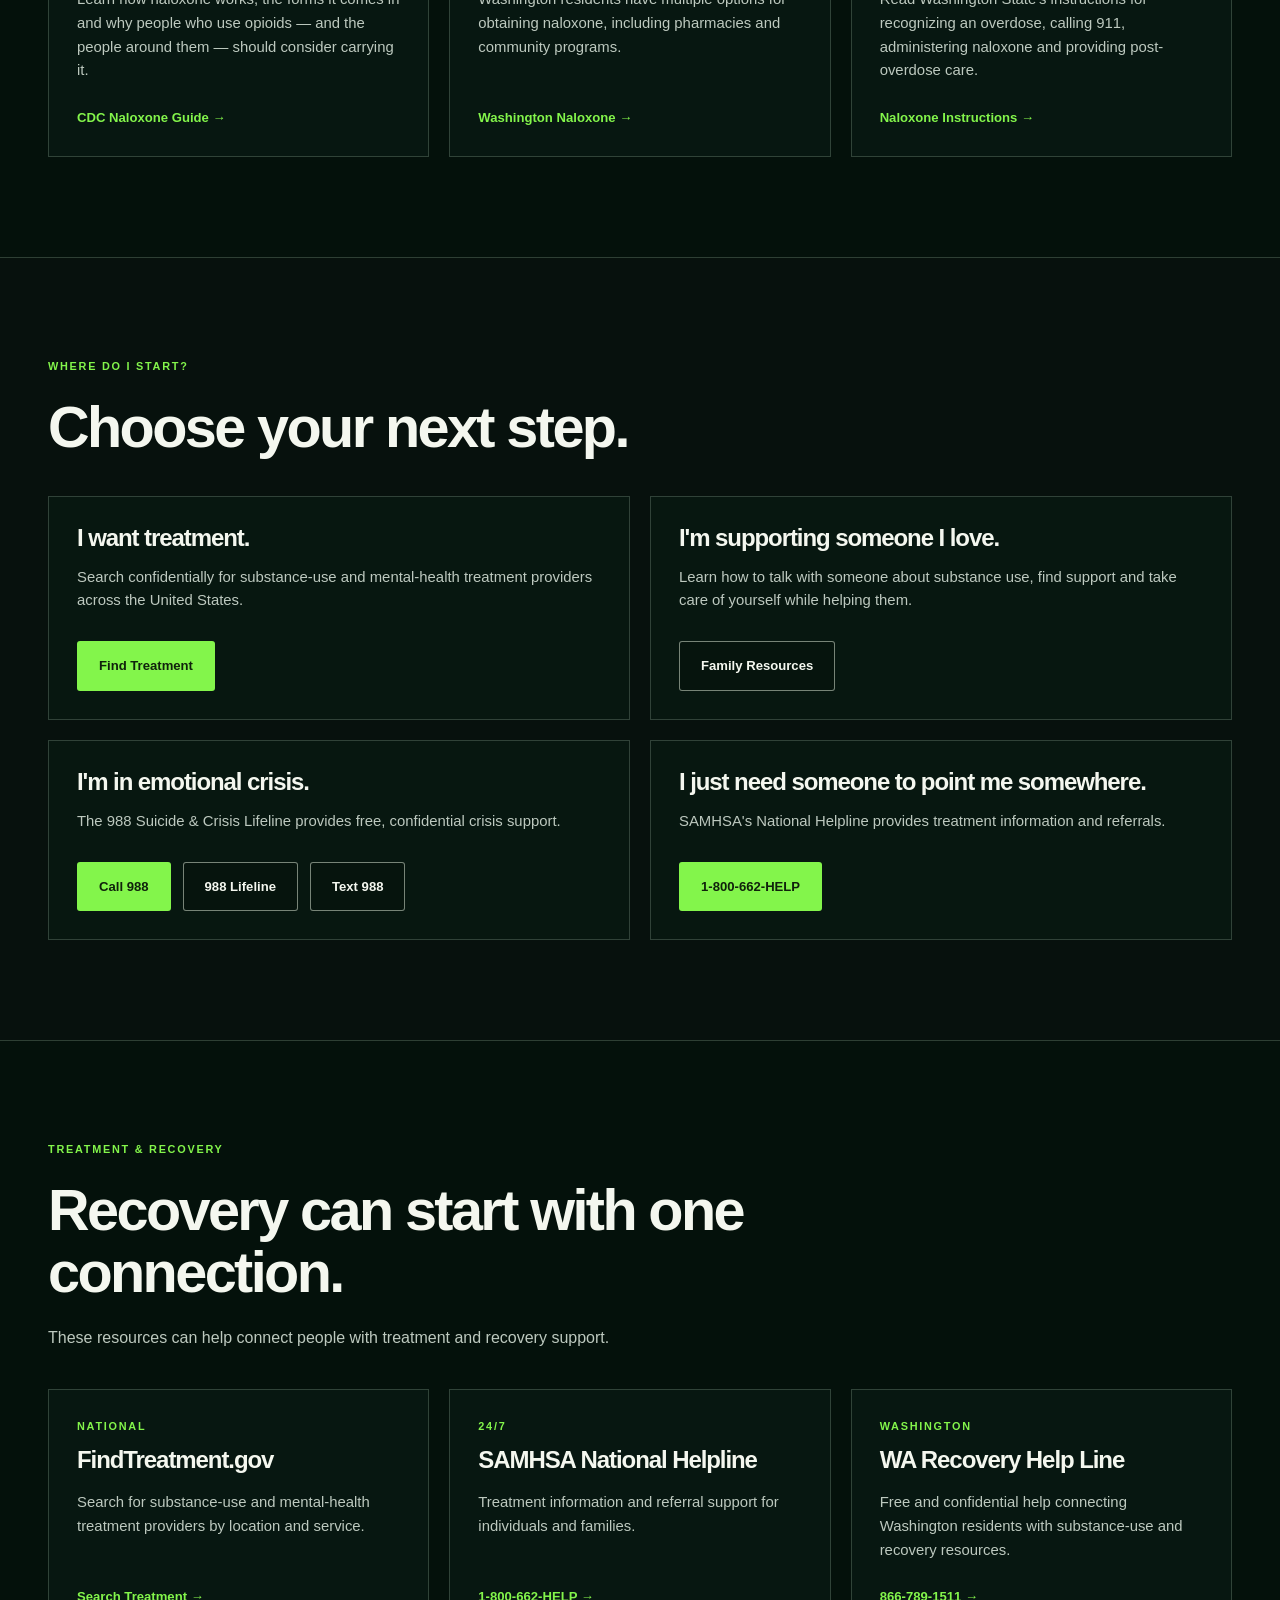
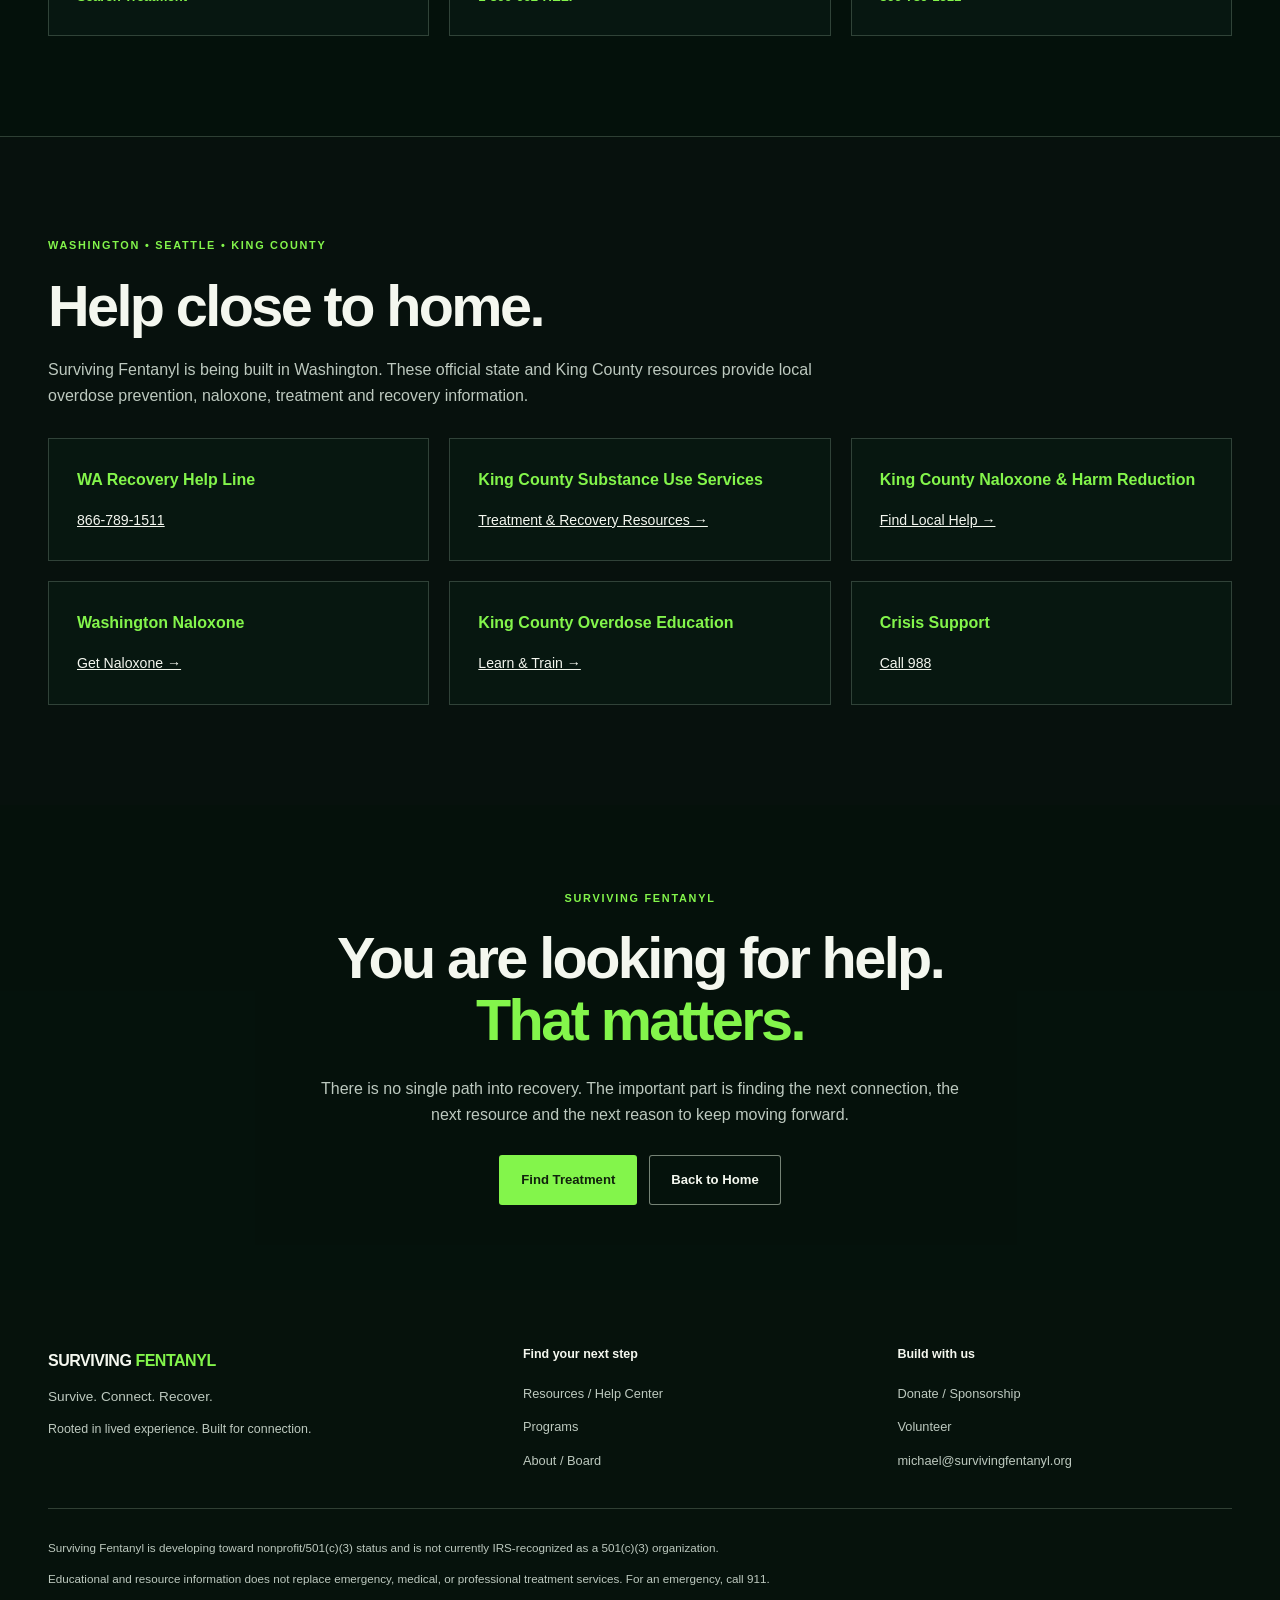
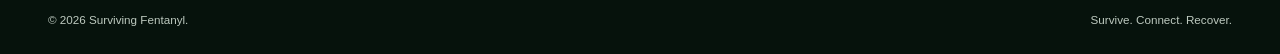
==== commit 49ec17e5: "Refresh Surviving Fentanyl site with mission, programs, and accessible Seattle design Preserve the c" ====
--- a/resources.html
+++ b/resources.html
@@ -1,1927 +1,580 @@
-<!DOCTYPE html>
+<!doctype html>
 <html lang="en">
-<head>
-<meta charset="UTF-8">
-<meta name="viewport" content="width=device-width, initial-scale=1.0">
-
-<title>Fentanyl Help & Resources | Surviving Fentanyl</title>
-
-<meta name="description"
-content="Fentanyl overdose response, naloxone information, treatment resources, recovery support and Washington resources from Surviving Fentanyl.">
-
-<meta name="theme-color" content="#050a08">
-
-<link rel="canonical"
-href="https://survivingfentanyl.org/resources.html">
-
-<style>
-
-:root {
-  --green:#65ff70;
-  --green2:#25d94c;
-  --white:#f7fff8;
-  --muted:#b9c8bf;
-  --black:#030706;
-  --panel:rgba(4,15,12,.78);
-  --line:rgba(101,255,112,.20);
-  --red:#ff6868;
-}
-
-* {
-  box-sizing:border-box;
-  margin:0;
-  padding:0;
-}
-
-html {
-  scroll-behavior:smooth;
-  scroll-padding-top:95px;
-}
-
-body {
-  font-family:Inter,system-ui,-apple-system,"Segoe UI",sans-serif;
-  color:var(--white);
-  background:var(--black);
-  line-height:1.6;
-  overflow-x:hidden;
-}
-
-/* SEATTLE BACKGROUND */
-
-body::before {
-  content:"";
-  position:fixed;
-  inset:0;
-  z-index:-3;
-
-  background-image:
-    linear-gradient(
-      180deg,
-      rgba(0,8,5,.38),
-      rgba(0,8,5,.76) 45%,
-      rgba(0,5,3,.96)
-    ),
-    url("seattle-bg.jpg");
-
-  background-size:cover;
-  background-repeat:no-repeat;
-  background-position:center 10%;
-}
-
-/* GREEN ATMOSPHERE */
-
-body::after {
-  content:"";
-  position:fixed;
-  inset:-20%;
-  z-index:-2;
-  pointer-events:none;
-
-  background:
-    radial-gradient(
-      circle at 20% 25%,
-      rgba(101,255,112,.14),
-      transparent 25%
-    ),
-    radial-gradient(
-      circle at 80% 60%,
-      rgba(37,217,76,.09),
-      transparent 28%
-    );
-
-  animation:atmosphere 16s ease-in-out infinite alternate;
-}
-
-@keyframes atmosphere {
-  from {
-    transform:translate(-2%,-1%);
-  }
-
-  to {
-    transform:translate(2%,1%);
-  }
-}
-
-a {
-  color:inherit;
-}
-
-.container {
-  width:min(1160px,91%);
-  margin:auto;
-}
-
-/* TOP PROGRESS */
-
-#progress {
-  position:fixed;
-  top:0;
-  left:0;
-  height:3px;
-  width:0;
-  z-index:9999;
-  background:var(--green);
-
-  box-shadow:
-    0 0 8px var(--green),
-    0 0 20px var(--green);
-}
-
-/* NAV */
-
-header {
-  position:fixed;
-  top:0;
-  left:0;
-  right:0;
-  z-index:1000;
-
-  background:rgba(2,8,6,.82);
-
-  backdrop-filter:blur(18px);
-  -webkit-backdrop-filter:blur(18px);
-
-  border-bottom:1px solid rgba(101,255,112,.12);
-}
-
-nav {
-  min-height:78px;
-
-  display:flex;
-  align-items:center;
-  justify-content:space-between;
-
-  gap:25px;
-}
-
-.brand {
-  display:flex;
-  align-items:center;
-  gap:11px;
-
-  text-decoration:none;
-}
-
-.mark {
-  width:43px;
-  height:43px;
-
-  display:grid;
-  place-items:center;
-
-  position:relative;
-
-  border:1px solid rgba(101,255,112,.55);
-  border-radius:50%;
-
-  color:var(--green);
-
-  font-size:.78rem;
-  font-weight:1000;
-
-  background:
-    radial-gradient(
-      circle,
-      rgba(101,255,112,.13),
-      rgba(0,0,0,.4)
-    );
-}
-
-.mark::after {
-  content:"";
-
-  position:absolute;
-  inset:-1px;
-
-  border:1px solid var(--green);
-  border-radius:50%;
-
-  animation:pulse 3s ease-out infinite;
-}
-
-@keyframes pulse {
-
-  0% {
-    transform:scale(.92);
-    opacity:.6;
-  }
-
-  75%,
-  100% {
-    transform:scale(1.45);
-    opacity:0;
-  }
-}
-
-.brand-copy {
-  display:flex;
-  flex-direction:column;
-}
-
-.brand-name {
-  font-weight:950;
-  line-height:1;
-}
-
-.brand-name strong {
-  color:var(--green);
-}
-
-.brand-tag {
-  color:#7f9588;
-  font-size:.48rem;
-  letter-spacing:.14em;
-  margin-top:6px;
-}
-
-.nav-links {
-  list-style:none;
-
-  display:flex;
-  align-items:center;
-
-  gap:24px;
-}
-
-.nav-links a {
-  text-decoration:none;
-  font-size:.91rem;
-  font-weight:750;
-}
-
-.nav-links a:hover {
-  color:var(--green);
-}
-
-.help-nav {
-  background:var(--green);
-  color:#031006 !important;
-
-  padding:11px 18px;
-
-  border-radius:999px;
-
-  font-weight:900 !important;
-}
-
-/* HERO */
-
-.hero {
-  padding:165px 0 80px;
-  min-height:610px;
-
-  display:flex;
-  align-items:center;
-}
-
-.eyebrow {
-  color:var(--green);
-
-  text-transform:uppercase;
-
-  letter-spacing:.18em;
-
-  font-size:.75rem;
-  font-weight:950;
-
-  margin-bottom:17px;
-}
-
-h1 {
-  max-width:900px;
-
-  font-size:clamp(3.7rem,8vw,7rem);
-
-  line-height:.87;
-  letter-spacing:-.06em;
-
-  text-transform:uppercase;
-
-  font-weight:1000;
-
-  text-shadow:
-    0 10px 40px rgba(0,0,0,.75);
-}
-
-h1 span {
-  color:var(--green);
-
-  display:block;
-
-  text-shadow:
-    0 0 35px rgba(101,255,112,.20);
-}
-
-.hero p {
-  max-width:720px;
-
-  margin-top:25px;
-
-  color:#d9e5dc;
-
-  font-size:1.12rem;
-}
-
-/* EMERGENCY */
-
-.emergency {
-  margin-bottom:65px;
-}
-
-.emergency-box {
-  background:
-    linear-gradient(
-      135deg,
-      rgba(43,8,8,.91),
-      rgba(10,8,7,.91)
-    );
-
-  border:1px solid rgba(255,104,104,.45);
-
-  border-radius:22px;
-
-  padding:34px;
-
-  box-shadow:
-    0 25px 70px rgba(0,0,0,.5);
-}
-
-.emergency-top {
-  color:var(--red);
-
-  font-weight:950;
-
-  text-transform:uppercase;
-
-  letter-spacing:.12em;
-
-  font-size:.78rem;
-}
-
-.emergency-box h2 {
-  font-size:clamp(2rem,5vw,3.8rem);
-
-  line-height:1;
-
-  margin:12px 0 18px;
-}
-
-.steps {
-  display:grid;
-
-  grid-template-columns:
-    repeat(4,1fr);
-
-  gap:14px;
-
-  margin-top:28px;
-}
-
-.step {
-  background:rgba(0,0,0,.30);
-
-  border:1px solid rgba(255,255,255,.10);
-
-  border-radius:15px;
-
-  padding:20px;
-}
-
-.step-number {
-  color:var(--red);
-
-  font-size:1.6rem;
-
-  font-weight:1000;
-}
-
-.step strong {
-  display:block;
-
-  margin:6px 0;
-}
-
-/* BUTTONS */
-
-.buttons {
-  display:flex;
-  flex-wrap:wrap;
-
-  gap:12px;
-
-  margin-top:25px;
-}
-
-.button {
-  display:inline-flex;
-
-  align-items:center;
-  justify-content:center;
-
-  padding:13px 21px;
-
-  border-radius:999px;
-
-  text-decoration:none;
-
-  font-weight:900;
-
-  transition:.2s ease;
-}
-
-.button:hover {
-  transform:translateY(-2px);
-}
-
-.primary {
-  background:var(--green);
-  color:#031006;
-
-  box-shadow:
-    0 0 30px rgba(101,255,112,.20);
-}
-
-.secondary {
-  border:1px solid rgba(255,255,255,.45);
-
-  background:rgba(0,0,0,.25);
-}
-
-.emergency-button {
-  background:var(--red);
-  color:#160303;
-}
-
-/* SECTIONS */
-
-.section {
-  padding:85px 0;
-}
-
-.section-dark {
-  background:
-    linear-gradient(
-      180deg,
-      rgba(2,10,7,.73),
-      rgba(2,8,6,.89)
-    );
-
-  backdrop-filter:blur(8px);
-
-  border-top:
-    1px solid rgba(101,255,112,.08);
-
-  border-bottom:
-    1px solid rgba(101,255,112,.08);
-}
-
-.section-heading {
-  max-width:790px;
-
-  margin-bottom:38px;
-}
-
-.section-heading h2 {
-  font-size:clamp(2.4rem,5vw,4.2rem);
-
-  line-height:.97;
-
-  letter-spacing:-.045em;
-}
-
-.section-heading p {
-  color:var(--muted);
-
-  margin-top:15px;
-
-  font-size:1.05rem;
-}
-
-/* CARDS */
-
-.grid {
-  display:grid;
-
-  grid-template-columns:
-    repeat(3,1fr);
-
-  gap:18px;
-}
-
-.card {
-  background:var(--panel);
-
-  backdrop-filter:blur(15px);
-
-  border:1px solid var(--line);
-
-  border-radius:19px;
-
-  padding:27px;
-
-  min-height:245px;
-
-  display:flex;
-
-  flex-direction:column;
-
-  transition:
-    transform .25s ease,
-    border-color .25s ease,
-    box-shadow .25s ease;
-}
-
-.card:hover {
-  transform:translateY(-6px);
-
-  border-color:
-    rgba(101,255,112,.55);
-
-  box-shadow:
-    0 20px 55px rgba(0,0,0,.45),
-    0 0 30px rgba(101,255,112,.08);
-}
-
-.card-label {
-  color:var(--green);
-
-  text-transform:uppercase;
-
-  letter-spacing:.12em;
-
-  font-size:.7rem;
-
-  font-weight:950;
-}
-
-.card h3 {
-  margin:10px 0;
-
-  font-size:1.45rem;
-}
-
-.card p {
-  color:var(--muted);
-
-  flex:1;
-}
-
-.card-link {
-  color:var(--green);
-
-  text-decoration:none;
-
-  font-size:.82rem;
-
-  font-weight:950;
-
-  text-transform:uppercase;
-
-  letter-spacing:.05em;
-
-  margin-top:22px;
-}
-
-/* QUICK HELP */
-
-.quick-grid {
-  display:grid;
-
-  grid-template-columns:
-    repeat(2,1fr);
-
-  gap:18px;
-}
-
-.quick {
-  padding:30px;
-
-  background:
-    rgba(4,15,12,.78);
-
-  border:
-    1px solid var(--line);
-
-  border-radius:20px;
-}
-
-.quick h3 {
-  font-size:1.6rem;
-
-  margin-bottom:10px;
-}
-
-.quick p {
-  color:var(--muted);
-}
-
-/* WASHINGTON */
-
-.wa-box {
-  background:
-    linear-gradient(
-      135deg,
-      rgba(7,30,18,.88),
-      rgba(2,12,8,.92)
-    );
-
-  border:
-    1px solid rgba(101,255,112,.35);
-
-  border-radius:24px;
-
-  padding:38px;
-}
-
-.wa-box h2 {
-  font-size:
-    clamp(2.3rem,5vw,4rem);
-
-  line-height:1;
-
-  letter-spacing:-.04em;
-}
-
-.wa-box > p {
-  color:var(--muted);
-
-  max-width:760px;
-
-  margin-top:16px;
-}
-
-.local-grid {
-  display:grid;
-
-  grid-template-columns:
-    repeat(3,1fr);
-
-  gap:15px;
-
-  margin-top:30px;
-}
-
-.local-item {
-  padding:21px;
-
-  background:
-    rgba(0,0,0,.26);
-
-  border:
-    1px solid rgba(255,255,255,.10);
-
-  border-radius:15px;
-}
-
-.local-item strong {
-  display:block;
-
-  color:var(--green);
-
-  margin-bottom:7px;
-}
-
-.local-item a {
-  text-decoration:none;
-}
-
-.local-item a:hover {
-  color:var(--green);
-}
-
-/* CTA */
-
-.cta {
-  padding:100px 0;
-
-  text-align:center;
-}
-
-.cta h2 {
-  font-size:
-    clamp(2.8rem,7vw,5.5rem);
-
-  line-height:.92;
-
-  letter-spacing:-.055em;
-}
-
-.cta h2 span {
-  color:var(--green);
-}
-
-.cta p {
-  max-width:650px;
-
-  margin:22px auto 0;
-
-  color:var(--muted);
-}
-
-.cta .buttons {
-  justify-content:center;
-}
-
-/* FOOTER */
-
-footer {
-  background:
-    rgba(1,6,4,.97);
-
-  border-top:
-    1px solid var(--line);
-
-  padding:50px 0 35px;
-}
-
-.footer-grid {
-  display:grid;
-
-  grid-template-columns:
-    1.3fr .7fr .7fr;
-
-  gap:40px;
-}
-
-.footer-title {
-  font-weight:900;
-
-  margin-bottom:10px;
-}
-
-footer p,
-footer a {
-  color:#9dac9f;
-}
-
-footer a {
-  text-decoration:none;
-}
-
-footer a:hover {
-  color:var(--green);
-}
-
-.footer-links {
-  list-style:none;
-
-  display:grid;
-
-  gap:7px;
-}
-
-.copyright {
-  border-top:
-    1px solid rgba(255,255,255,.08);
-
-  margin-top:35px;
-
-  padding-top:23px;
-
-  color:#7f8c83;
-
-  font-size:.84rem;
-}
-
-/* FLOATING HELP */
-
-.floating-help {
-  display:none;
-
-  position:fixed;
-
-  left:18px;
-  right:18px;
-  bottom:18px;
-
-  z-index:950;
-
-  background:var(--green);
-
-  color:#031006;
-
-  text-align:center;
-
-  text-decoration:none;
-
-  font-weight:1000;
-
-  padding:14px;
-
-  border-radius:999px;
-
-  box-shadow:
-    0 10px 40px rgba(0,0,0,.5),
-    0 0 30px rgba(101,255,112,.25);
-}
-
-/* REVEAL */
-
-.reveal {
-  opacity:0;
-
-  transform:translateY(22px);
-
-  transition:
-    opacity .7s ease,
-    transform .7s ease;
-}
-
-.reveal.visible {
-  opacity:1;
-
-  transform:none;
-}
-
-/* MOBILE */
-
-@media(max-width:900px) {
-
-  .grid,
-  .local-grid {
-    grid-template-columns:
-      repeat(2,1fr);
-  }
-
-  .steps {
-    grid-template-columns:
-      repeat(2,1fr);
-  }
-
-  .footer-grid {
-    grid-template-columns:
-      1fr 1fr;
-  }
-}
-
-@media(max-width:700px) {
-
-  .brand-tag {
-    display:none;
-  }
-
-  .nav-links li:not(:last-child) {
-    display:none;
-  }
-
-  .grid,
-  .local-grid,
-  .quick-grid,
-  .steps,
-  .footer-grid {
-    grid-template-columns:1fr;
-  }
-
-  .hero {
-    padding-top:140px;
-
-    min-height:570px;
-  }
-
-  h1 {
-    font-size:
-      clamp(3.3rem,17vw,5.4rem);
-  }
-
-  .floating-help {
-    display:block;
-  }
-
-  footer {
-    padding-bottom:100px;
-  }
-
-  body::before {
-    background-position:center 5%;
-  }
-}
-
-:focus-visible {
-  outline:3px solid var(--green);
-
-  outline-offset:4px;
-}
-
-@media(prefers-reduced-motion:reduce) {
-
-  *,
-  *::before,
-  *::after {
-    animation:none !important;
-
-    transition:none !important;
-
-    scroll-behavior:auto !important;
-  }
-
-  .reveal {
-    opacity:1;
-
-    transform:none;
-  }
-}
-
-</style>
-</head>
-
-
-<body>
-
-<div id="progress"
-     aria-hidden="true"></div>
-
-
-<header>
-
-<div class="container">
-
-<nav>
-
-<a class="brand"
-   href="index.html">
-
-<span class="mark">
-SF
-</span>
-
-<span class="brand-copy">
-
-<span class="brand-name">
-SURVIVING
-<strong>FENTANYL</strong>
-</span>
-
-<span class="brand-tag">
-LIVED EXPERIENCE. REAL RECOVERY.
-</span>
-
-</span>
-
-</a>
-
-
-<ul class="nav-links">
-
-<li>
-<a href="index.html">
-Home
-</a>
-</li>
-
-<li>
-<a href="#naloxone">
-Naloxone
-</a>
-</li>
-
-<li>
-<a href="#treatment">
-Treatment
-</a>
-</li>
-
-<li>
-<a href="#washington">
-Washington
-</a>
-</li>
-
-<li>
-<a class="help-nav"
-   href="#emergency">
-Get Help Now
-</a>
-</li>
-
-</ul>
-
-</nav>
-
-</div>
-
-</header>
-
-
-<main>
-
-
-<!-- HERO -->
-
-<section class="hero">
-
-<div class="container reveal">
-
-<div class="eyebrow">
-Surviving Fentanyl Help Center
-</div>
-
-<h1>
-Real Help.
-<span>Right Now.</span>
-</h1>
-
-<p>
-Whether you're worried about an overdose,
-looking for naloxone, searching for treatment,
-supporting someone you love or trying to begin
-recovery yourself, start here.
-</p>
-
-<div class="buttons">
-
-<a class="button primary"
-   href="#emergency">
-Overdose Emergency
-</a>
-
-<a class="button secondary"
-   href="#treatment">
-Find Treatment
-</a>
-
-</div>
-
-</div>
-
-</section>
-
-
-<!-- EMERGENCY -->
-
-<section class="emergency"
-         id="emergency">
-
-<div class="container">
-
-<div class="emergency-box reveal">
-
-<div class="emergency-top">
-Suspected Opioid Overdose
-</div>
-
-<h2>
-Treat it like an emergency.
-</h2>
-
-<p>
-If someone cannot be awakened or is not
-breathing normally, call 911. Give naloxone
-if you have it and follow the 911 operator's
-instructions.
-</p>
-
-
-<div class="steps">
-
-<div class="step">
-
-<div class="step-number">
-01
-</div>
-
-<strong>
-Call 911
-</strong>
-
-<p>
-Get emergency medical help immediately.
-</p>
-
-</div>
-
-
-<div class="step">
-
-<div class="step-number">
-02
-</div>
-
-<strong>
-Give Naloxone
-</strong>
-
-<p>
-Use naloxone if available. More than one
-dose may be needed.
-</p>
-
-</div>
-
-
-<div class="step">
-
-<div class="step-number">
-03
-</div>
-
-<strong>
-Support Breathing
-</strong>
-
-<p>
-Follow the 911 operator's instructions and
-provide rescue breathing if instructed and
-able.
-</p>
-
-</div>
-
-
-<div class="step">
-
-<div class="step-number">
-04
-</div>
-
-<strong>
-Stay With Them
-</strong>
-
-<p>
-Keep watching their breathing and stay until
-emergency help arrives.
-</p>
-
-</div>
-
-</div>
-
-
-<div class="buttons">
-
-<a href="tel:911"
-   class="button emergency-button">
-
-Call 911
-</a>
-
-<a
-href="https://www.cdc.gov/stop-overdose/response/index.html"
-target="_blank"
-rel="noopener"
-class="button secondary">
-
-CDC Overdose Instructions
-</a>
-
-</div>
-
-</div>
-
-</div>
-
-</section>
-
-
-<!-- NALOXONE -->
-
-<section class="section section-dark"
-         id="naloxone">
-
-<div class="container">
-
-<div class="section-heading reveal">
-
-<div class="eyebrow">
-Naloxone / Narcan
-</div>
-
-<h2>
-Carry something that can save a life.
-</h2>
-
-<p>
-Naloxone is an opioid-overdose reversal
-medication. It can reverse overdoses caused
-by opioids including fentanyl.
-</p>
-
-</div>
-
-
-<div class="grid">
-
-<div class="card reveal">
-
-<div class="card-label">
-Learn
-</div>
-
-<h3>
-What is naloxone?
-</h3>
-
-<p>
-Learn how naloxone works, the forms it comes
-in and why people who use opioids — and the
-people around them — should consider carrying it.
-</p>
-
-<a
-class="card-link"
-href="https://www.cdc.gov/stop-overdose/caring/naloxone.html"
-target="_blank"
-rel="noopener">
-
-CDC Naloxone Guide →
-</a>
-
-</div>
-
-
-<div class="card reveal">
-
-<div class="card-label">
-Washington
-</div>
-
-<h3>
-Get naloxone
-</h3>
-
-<p>
-Washington residents have multiple options
-for obtaining naloxone, including pharmacies
-and community programs.
-</p>
-
-<a
-class="card-link"
-href="https://doh.wa.gov/you-and-your-family/drug-user-health/overdose-education-naloxone-distribution"
-target="_blank"
-rel="noopener">
-
-Washington Naloxone →
-</a>
-
-</div>
-
-
-<div class="card reveal">
-
-<div class="card-label">
-Instructions
-</div>
-
-<h3>
-Know how to use it
-</h3>
-
-<p>
-Read Washington State's instructions for
-recognizing an overdose, calling 911,
-administering naloxone and providing
-post-overdose care.
-</p>
-
-<a
-class="card-link"
-href="https://doh.wa.gov/you-and-your-family/drug-user-health/overdose-education-naloxone-distribution/naloxone-instructions"
-target="_blank"
-rel="noopener">
-
-Naloxone Instructions →
-</a>
-
-</div>
-
-</div>
-
-</div>
-
-</section>
-
-
-<!-- WHAT DO I NEED -->
-
-<section class="section">
-
-<div class="container">
-
-<div class="section-heading reveal">
-
-<div class="eyebrow">
-Where Do I Start?
-</div>
-
-<h2>
-Tell us what you need.
-</h2>
-
-</div>
-
-
-<div class="quick-grid">
-
-<div class="quick reveal">
-
-<h3>
-I want treatment.
-</h3>
-
-<p>
-Search confidentially for substance-use and
-mental-health treatment providers across the
-United States.
-</p>
-
-<div class="buttons">
-
-<a
-class="button primary"
-href="https://findtreatment.gov/"
-target="_blank"
-rel="noopener">
-
-Find Treatment
-</a>
-
-</div>
-
-</div>
-
-
-<div class="quick reveal">
-
-<h3>
-I'm supporting someone I love.
-</h3>
-
-<p>
-Learn how to talk with someone about substance
-use, find support and take care of yourself
-while helping them.
-</p>
-
-<div class="buttons">
-
-<a
-class="button secondary"
-href="https://www.samhsa.gov/find-support/helping-someone"
-target="_blank"
-rel="noopener">
-
-Family Resources
-</a>
-
-</div>
-
-</div>
-
-
-<div class="quick reveal">
-
-<h3>
-I'm in emotional crisis.
-</h3>
-
-<p>
-The 988 Suicide & Crisis Lifeline provides
-free, confidential crisis support.
-</p>
-
-<div class="buttons">
-
-<a
-class="button primary"
-href="tel:988">
-
-Call 988
-</a>
-
-<a
-class="button secondary"
-href="https://988lifeline.org/"
-target="_blank"
-rel="noopener">
-
-988 Lifeline
-</a>
-
-</div>
-
-</div>
-
-
-<div class="quick reveal">
-
-<h3>
-I just need someone to point me somewhere.
-</h3>
-
-<p>
-SAMHSA's National Helpline provides treatment
-information and referrals.
-</p>
-
-<div class="buttons">
-
-<a
-class="button primary"
-href="tel:18006624357">
-
-1-800-662-HELP
-</a>
-
-</div>
-
-</div>
-
-</div>
-
-</div>
-
-</section>
-
-
-<!-- TREATMENT -->
-
-<section class="section section-dark"
-         id="treatment">
-
-<div class="container">
-
-<div class="section-heading reveal">
-
-<div class="eyebrow">
-Treatment & Recovery
-</div>
-
-<h2>
-Recovery can start with one connection.
-</h2>
-
-<p>
-These resources can help connect people with
-treatment and recovery support.
-</p>
-
-</div>
-
-
-<div class="grid">
-
-<div class="card reveal">
-
-<div class="card-label">
-National
-</div>
-
-<h3>
-FindTreatment.gov
-</h3>
-
-<p>
-Search for substance-use and mental-health
-treatment providers by location and service.
-</p>
-
-<a
-class="card-link"
-href="https://findtreatment.gov/"
-target="_blank"
-rel="noopener">
-
-Search Treatment →
-</a>
-
-</div>
-
-
-<div class="card reveal">
-
-<div class="card-label">
-24/7
-</div>
-
-<h3>
-SAMHSA National Helpline
-</h3>
-
-<p>
-Treatment information and referral support
-for individuals and families.
-</p>
-
-<a
-class="card-link"
-href="tel:18006624357">
-
-1-800-662-HELP →
-</a>
-
-</div>
-
-
-<div class="card reveal">
-
-<div class="card-label">
-Washington
-</div>
-
-<h3>
-WA Recovery Help Line
-</h3>
-
-<p>
-Free and confidential help connecting
-Washington residents with substance-use
-and recovery resources.
-</p>
-
-<a
-class="card-link"
-href="tel:18667891511">
-
-866-789-1511 →
-</a>
-
-</div>
-
-</div>
-
-</div>
-
-</section>
-
-
-<!-- WASHINGTON -->
-
-<section class="section"
-         id="washington">
-
-<div class="container">
-
-<div class="wa-box reveal">
-
-<div class="eyebrow">
-Washington • Seattle • King County
-</div>
-
-<h2>
-Help close to home.
-</h2>
-
-<p>
-Surviving Fentanyl is being built in Washington.
-These official state and King County resources
-provide local overdose prevention, naloxone,
-treatment and recovery information.
-</p>
-
-
-<div class="local-grid">
-
-<div class="local-item">
-
-<strong>
-WA Recovery Help Line
-</strong>
-
-<a href="tel:18667891511">
-866-789-1511
-</a>
-
-</div>
-
-
-<div class="local-item">
-
-<strong>
-King County Substance Use Services
-</strong>
-
-<a
-href="https://kingcounty.gov/en/dept/dchs/human-social-services/behavioral-health-recovery/substance-use-services"
-target="_blank"
-rel="noopener">
-
-Treatment & Recovery Resources →
-</a>
-
-</div>
-
-
-<div class="local-item">
-
-<strong>
-King County Naloxone & Harm Reduction
-</strong>
-
-<a
-href="https://kingcounty.gov/en/dept/dph/health-safety/safety-injury-prevention/overdose-prevention-response/get-help"
-target="_blank"
-rel="noopener">
-
-Find Local Help →
-</a>
-
-</div>
-
-
-<div class="local-item">
-
-<strong>
-Washington Naloxone
-</strong>
-
-<a
-href="https://doh.wa.gov/you-and-your-family/drug-user-health/overdose-education-naloxone-distribution"
-target="_blank"
-rel="noopener">
-
-Get Naloxone →
-</a>
-
-</div>
-
-
-<div class="local-item">
-
-<strong>
-King County Overdose Education
-</strong>
-
-<a
-href="https://kingcounty.gov/en/dept/dph/health-safety/safety-injury-prevention/overdose-prevention-response/learn"
-target="_blank"
-rel="noopener">
-
-Learn & Train →
-</a>
-
-</div>
-
-
-<div class="local-item">
-
-<strong>
-Crisis Support
-</strong>
-
-<a href="tel:988">
-Call or Text 988
-</a>
-
-</div>
-
-</div>
-
-</div>
-
-</div>
-
-</section>
-
-
-<!-- CTA -->
-
-<section class="cta">
-
-<div class="container reveal">
-
-<div class="eyebrow">
-Surviving Fentanyl
-</div>
-
-<h2>
-You are looking for help.<br>
-<span>That matters.</span>
-</h2>
-
-<p>
-There is no single path into recovery.
-The important part is finding the next
-connection, the next resource and the next
-reason to keep moving forward.
-</p>
-
-<div class="buttons">
-
-<a
-class="button primary"
-href="https://findtreatment.gov/"
-target="_blank"
-rel="noopener">
-
-Find Treatment
-</a>
-
-<a
-class="button secondary"
-href="index.html">
-
-Back to Home
-</a>
-
-</div>
-
-</div>
-
-</section>
-
-</main>
-
-
-<footer>
-
-<div class="container">
-
-<div class="footer-grid">
-
-<div>
-
-<div class="brand-name">
-SURVIVING
-<strong>FENTANYL</strong>
-</div>
-
-<p>
-Lived Experience. Real Recovery.<br>
-A Way Forward.
-</p>
-
-</div>
-
-
-<div>
-
-<div class="footer-title">
-Help
-</div>
-
-<ul class="footer-links">
-
-<li>
-<a href="#emergency">
-Overdose Emergency
-</a>
-</li>
-
-<li>
-<a href="#naloxone">
-Naloxone
-</a>
-</li>
-
-<li>
-<a href="#treatment">
-Treatment
-</a>
-</li>
-
-<li>
-<a href="#washington">
-Washington Resources
-</a>
-</li>
-
-</ul>
-
-</div>
-
-
-<div>
-
-<div class="footer-title">
-Contact
-</div>
-
-<ul class="footer-links">
-
-<li>
-<a href="mailto:michael@survivingfentanyl.org">
-michael@survivingfentanyl.org
-</a>
-</li>
-
-<li>
-<a href="tel:988">
-Crisis Support: 988
-</a>
-</li>
-
-<li>
-<a href="tel:18006624357">
-Treatment: 1-800-662-HELP
-</a>
-</li>
-
-</ul>
-
-</div>
-
-</div>
-
-
-<div class="copyright">
-
-© 2026 Surviving Fentanyl. All rights reserved.
-
-<br><br>
-
-Surviving Fentanyl provides educational
-and resource information and is not a
-substitute for emergency, medical or
-professional treatment services.
-
-</div>
-
-</div>
-
-</footer>
-
-
-<a
-class="floating-help"
-href="#emergency">
-
-GET HELP NOW
-</a>
-
-
-<script>
-
-/* SCROLL PROGRESS */
-
-const progress =
-  document.getElementById("progress");
-
-function updateProgress() {
-
-  const top =
-    document.documentElement.scrollTop;
-
-  const height =
-    document.documentElement.scrollHeight -
-    document.documentElement.clientHeight;
-
-  progress.style.width =
-    (height > 0
-      ? (top / height) * 100
-      : 0) + "%";
-}
-
-window.addEventListener(
-  "scroll",
-  updateProgress,
-  { passive:true }
-);
-
-updateProgress();
-
-
-/* REVEALS */
-
-const reducedMotion =
-  window.matchMedia(
-    "(prefers-reduced-motion: reduce)"
-  ).matches;
-
-if (
-  !reducedMotion &&
-  "IntersectionObserver" in window
-) {
-
-  const observer =
-    new IntersectionObserver(
-      entries => {
-
-        entries.forEach(entry => {
-
-          if (entry.isIntersecting) {
-
-            entry.target
-              .classList
-              .add("visible");
-
-            observer.unobserve(
-              entry.target
-            );
-          }
-
-        });
-
-      },
-      { threshold:.10 }
-    );
-
-  document
-    .querySelectorAll(".reveal")
-    .forEach(el =>
-      observer.observe(el)
-    );
-
-} else {
-
-  document
-    .querySelectorAll(".reveal")
-    .forEach(el =>
-      el.classList.add("visible")
-    );
-}
-
-</script>
-
-</body>
+  <head>
+    <meta charset="UTF-8" />
+    <meta name="viewport" content="width=device-width, initial-scale=1.0" />
+    <title>Resources & Help Center | Surviving Fentanyl</title>
+    <meta
+      name="description"
+      content="Find overdose response steps, naloxone information, treatment referrals, family support, and Washington resources."
+    />
+    <meta name="theme-color" content="#071610" />
+    <link rel="canonical" href="https://survivingfentanyl.org/resources.html" />
+    <meta
+      property="og:title"
+      content="Resources & Help Center | Surviving Fentanyl"
+    />
+    <meta
+      property="og:description"
+      content="Find overdose response steps, naloxone information, treatment referrals, family support, and Washington resources."
+    />
+    <meta property="og:type" content="website" />
+    <meta
+      property="og:url"
+      content="https://survivingfentanyl.org/resources.html"
+    />
+    <meta
+      property="og:image"
+      content="https://survivingfentanyl.org/seattle-bg.jpg"
+    />
+    <link rel="stylesheet" href="site.css" />
+    <script src="site.js" defer></script>
+  </head>
+  <body class="resources-page">
+    <a class="skip-link" href="#main">Skip to content</a>
+    <div class="skyline" aria-hidden="true"></div>
+    <div id="scrollProgress" aria-hidden="true"></div>
+    <div class="urgent-bar">
+      <div class="container">
+        <span
+          >Suspected overdose? <a href="tel:911">Call 911</a> and give naloxone
+          if available.</span
+        ><a href="resources.html#emergency"
+          >Emergency steps <span aria-hidden="true">↗</span></a
+        >
+      </div>
+    </div>
+    <header>
+      <nav class="container" aria-label="Main navigation">
+        <a class="brand" href="index.html" aria-label="Surviving Fentanyl home"
+          ><span class="mark" aria-hidden="true">SF<span>↗</span></span
+          ><span class="brand-copy">SURVIVING<strong>FENTANYL</strong></span></a
+        >
+        <button
+          class="menu-button"
+          id="menuButton"
+          aria-controls="navLinks"
+          aria-expanded="false"
+          hidden
+        >
+          Menu <span aria-hidden="true">☰</span>
+        </button>
+        <ul class="nav-links" id="navLinks">
+          <li><a href="index.html#programs">Programs</a></li>
+          <li><a href="resources.html" aria-current="page">Resources</a></li>
+          <li><a href="index.html#about">About</a></li>
+          <li><a href="index.html#involved">Get involved</a></li>
+          <li><a href="index.html#contact">Contact</a></li>
+          <li>
+            <a class="nav-help" href="resources.html#emergency"
+              >Get help <span aria-hidden="true">↗</span></a
+            >
+          </li>
+        </ul>
+      </nav>
+    </header>
+    <main id="main">
+      <!-- HERO -->
+
+      <section class="hero resource-hero">
+        <div class="container reveal">
+          <div class="eyebrow">Surviving Fentanyl Help Center</div>
+
+          <h1>
+            Real Help.
+            <span>Right Now.</span>
+          </h1>
+
+          <p>
+            Whether you're worried about an overdose, looking for naloxone,
+            searching for treatment, supporting someone you love or trying to
+            begin recovery yourself, start here.
+          </p>
+
+          <div class="buttons">
+            <a class="button primary" href="#emergency"> Overdose Emergency </a>
+
+            <a class="button secondary" href="#treatment"> Find Treatment </a>
+            <a class="button secondary" href="#naloxone">Naloxone</a
+            ><a class="button secondary" href="#families">Family support</a
+            ><a class="button secondary" href="#washington">Washington</a>
+          </div>
+        </div>
+      </section>
+
+      <!-- EMERGENCY -->
+
+      <section class="emergency" id="emergency">
+        <div class="container">
+          <div class="emergency-box reveal">
+            <div class="emergency-top">Suspected Opioid Overdose</div>
+
+            <h2>Treat it like an emergency.</h2>
+
+            <p>
+              If someone cannot be awakened or is not breathing normally, call
+              911. Give naloxone if you have it and follow the 911 operator's
+              instructions.
+            </p>
+
+            <div class="steps">
+              <div class="step">
+                <div class="step-number">01</div>
+
+                <strong> Call 911 </strong>
+
+                <p>Get emergency medical help immediately.</p>
+              </div>
+
+              <div class="step">
+                <div class="step-number">02</div>
+
+                <strong> Give Naloxone </strong>
+
+                <p>
+                  Give naloxone if available and follow the product
+                  instructions. Additional doses may be needed.
+                </p>
+              </div>
+
+              <div class="step">
+                <div class="step-number">03</div>
+
+                <strong> Support Breathing </strong>
+
+                <p>
+                  Follow the 911 operator's instructions and provide rescue
+                  breathing if instructed and able.
+                </p>
+              </div>
+
+              <div class="step">
+                <div class="step-number">04</div>
+
+                <strong> Stay With Them </strong>
+
+                <p>
+                  Stay until emergency help arrives. If they are breathing
+                  normally, lay them on their side to help prevent choking.
+                </p>
+              </div>
+            </div>
+
+            <div class="buttons">
+              <a href="tel:911" class="button emergency-button"> Call 911 </a>
+
+              <a
+                href="https://www.cdc.gov/stop-overdose/response/index.html"
+                target="_blank"
+                rel="noopener"
+                class="button secondary"
+              >
+                CDC Overdose Instructions
+              </a>
+            </div>
+          </div>
+        </div>
+      </section>
+
+      <!-- NALOXONE -->
+
+      <section class="section section-dark" id="naloxone">
+        <div class="container">
+          <div class="section-heading reveal">
+            <div class="eyebrow">Naloxone / Narcan</div>
+
+            <h2>Carry something that can save a life.</h2>
+
+            <p>
+              Naloxone is an opioid-overdose reversal medication. It can reverse
+              overdoses caused by opioids including fentanyl.
+            </p>
+          </div>
+
+          <div class="grid">
+            <div class="card reveal">
+              <div class="card-label">Learn</div>
+
+              <h3>What is naloxone?</h3>
+
+              <p>
+                Learn how naloxone works, the forms it comes in and why people
+                who use opioids — and the people around them — should consider
+                carrying it.
+              </p>
+
+              <a
+                class="card-link"
+                href="https://www.cdc.gov/stop-overdose/caring/naloxone.html"
+                target="_blank"
+                rel="noopener"
+              >
+                CDC Naloxone Guide →
+              </a>
+            </div>
+
+            <div class="card reveal">
+              <div class="card-label">Washington</div>
+
+              <h3>Get naloxone</h3>
+
+              <p>
+                Washington residents have multiple options for obtaining
+                naloxone, including pharmacies and community programs.
+              </p>
+
+              <a
+                class="card-link"
+                href="https://doh.wa.gov/you-and-your-family/drug-user-health/overdose-education-naloxone-distribution"
+                target="_blank"
+                rel="noopener"
+              >
+                Washington Naloxone →
+              </a>
+            </div>
+
+            <div class="card reveal">
+              <div class="card-label">Instructions</div>
+
+              <h3>Know how to use it</h3>
+
+              <p>
+                Read Washington State's instructions for recognizing an
+                overdose, calling 911, administering naloxone and providing
+                post-overdose care.
+              </p>
+
+              <a
+                class="card-link"
+                href="https://doh.wa.gov/you-and-your-family/drug-user-health/overdose-education-naloxone-distribution/naloxone-instructions"
+                target="_blank"
+                rel="noopener"
+              >
+                Naloxone Instructions →
+              </a>
+            </div>
+          </div>
+        </div>
+      </section>
+
+      <!-- WHAT DO I NEED -->
+
+      <section class="section">
+        <div class="container">
+          <div class="section-heading reveal">
+            <div class="eyebrow">Where Do I Start?</div>
+
+            <h2>Choose your next step.</h2>
+          </div>
+
+          <div class="quick-grid">
+            <div class="quick reveal">
+              <h3>I want treatment.</h3>
+
+              <p>
+                Search confidentially for substance-use and mental-health
+                treatment providers across the United States.
+              </p>
+
+              <div class="buttons">
+                <a
+                  class="button primary"
+                  href="https://findtreatment.gov/"
+                  target="_blank"
+                  rel="noopener"
+                >
+                  Find Treatment
+                </a>
+              </div>
+            </div>
+
+            <div class="quick reveal" id="families">
+              <h3>I'm supporting someone I love.</h3>
+
+              <p>
+                Learn how to talk with someone about substance use, find support
+                and take care of yourself while helping them.
+              </p>
+
+              <div class="buttons">
+                <a
+                  class="button secondary"
+                  href="https://www.samhsa.gov/find-support/helping-someone"
+                  target="_blank"
+                  rel="noopener"
+                >
+                  Family Resources
+                </a>
+              </div>
+            </div>
+
+            <div class="quick reveal">
+              <h3>I'm in emotional crisis.</h3>
+
+              <p>
+                The 988 Suicide & Crisis Lifeline provides free, confidential
+                crisis support.
+              </p>
+
+              <div class="buttons">
+                <a class="button primary" href="tel:988"> Call 988 </a>
+
+                <a
+                  class="button secondary"
+                  href="https://988lifeline.org/"
+                  target="_blank"
+                  rel="noopener"
+                >
+                  988 Lifeline
+                </a>
+                <a class="button secondary" href="sms:988">Text 988</a>
+              </div>
+            </div>
+
+            <div class="quick reveal">
+              <h3>I just need someone to point me somewhere.</h3>
+
+              <p>
+                SAMHSA's National Helpline provides treatment information and
+                referrals.
+              </p>
+
+              <div class="buttons">
+                <a class="button primary" href="tel:18006624357">
+                  1-800-662-HELP
+                </a>
+              </div>
+            </div>
+          </div>
+        </div>
+      </section>
+
+      <!-- TREATMENT -->
+
+      <section class="section section-dark" id="treatment">
+        <div class="container">
+          <div class="section-heading reveal">
+            <div class="eyebrow">Treatment & Recovery</div>
+
+            <h2>Recovery can start with one connection.</h2>
+
+            <p>
+              These resources can help connect people with treatment and
+              recovery support.
+            </p>
+          </div>
+
+          <div class="grid">
+            <div class="card reveal">
+              <div class="card-label">National</div>
+
+              <h3>FindTreatment.gov</h3>
+
+              <p>
+                Search for substance-use and mental-health treatment providers
+                by location and service.
+              </p>
+
+              <a
+                class="card-link"
+                href="https://findtreatment.gov/"
+                target="_blank"
+                rel="noopener"
+              >
+                Search Treatment →
+              </a>
+            </div>
+
+            <div class="card reveal">
+              <div class="card-label">24/7</div>
+
+              <h3>SAMHSA National Helpline</h3>
+
+              <p>
+                Treatment information and referral support for individuals and
+                families.
+              </p>
+
+              <a class="card-link" href="tel:18006624357"> 1-800-662-HELP → </a>
+            </div>
+
+            <div class="card reveal">
+              <div class="card-label">Washington</div>
+
+              <h3>WA Recovery Help Line</h3>
+
+              <p>
+                Free and confidential help connecting Washington residents with
+                substance-use and recovery resources.
+              </p>
+
+              <a class="card-link" href="tel:18667891511"> 866-789-1511 → </a>
+            </div>
+          </div>
+        </div>
+      </section>
+
+      <!-- WASHINGTON -->
+
+      <section class="section" id="washington">
+        <div class="container">
+          <div class="wa-box reveal">
+            <div class="eyebrow">Washington • Seattle • King County</div>
+
+            <h2>Help close to home.</h2>
+
+            <p>
+              Surviving Fentanyl is being built in Washington. These official
+              state and King County resources provide local overdose prevention,
+              naloxone, treatment and recovery information.
+            </p>
+
+            <div class="local-grid">
+              <div class="local-item">
+                <strong> WA Recovery Help Line </strong>
+
+                <a href="tel:18667891511"> 866-789-1511 </a>
+              </div>
+
+              <div class="local-item">
+                <strong> King County Substance Use Services </strong>
+
+                <a
+                  href="https://kingcounty.gov/en/dept/dchs/human-social-services/behavioral-health-recovery/substance-use-services"
+                  target="_blank"
+                  rel="noopener"
+                >
+                  Treatment & Recovery Resources →
+                </a>
+              </div>
+
+              <div class="local-item">
+                <strong> King County Naloxone & Harm Reduction </strong>
+
+                <a
+                  href="https://kingcounty.gov/en/dept/dph/health-safety/safety-injury-prevention/overdose-prevention-response/get-help"
+                  target="_blank"
+                  rel="noopener"
+                >
+                  Find Local Help →
+                </a>
+              </div>
+
+              <div class="local-item">
+                <strong> Washington Naloxone </strong>
+
+                <a
+                  href="https://doh.wa.gov/you-and-your-family/drug-user-health/overdose-education-naloxone-distribution"
+                  target="_blank"
+                  rel="noopener"
+                >
+                  Get Naloxone →
+                </a>
+              </div>
+
+              <div class="local-item">
+                <strong> King County Overdose Education </strong>
+
+                <a
+                  href="https://kingcounty.gov/en/dept/dph/health-safety/safety-injury-prevention/overdose-prevention-response/learn"
+                  target="_blank"
+                  rel="noopener"
+                >
+                  Learn & Train →
+                </a>
+              </div>
+
+              <div class="local-item">
+                <strong> Crisis Support </strong>
+
+                <a href="tel:988"> Call 988 </a>
+              </div>
+            </div>
+          </div>
+        </div>
+      </section>
+
+      <!-- CTA -->
+
+      <section class="cta">
+        <div class="container reveal">
+          <div class="eyebrow">Surviving Fentanyl</div>
+
+          <h2>
+            You are looking for help.<br />
+            <span>That matters.</span>
+          </h2>
+
+          <p>
+            There is no single path into recovery. The important part is finding
+            the next connection, the next resource and the next reason to keep
+            moving forward.
+          </p>
+
+          <div class="buttons">
+            <a
+              class="button primary"
+              href="https://findtreatment.gov/"
+              target="_blank"
+              rel="noopener"
+            >
+              Find Treatment
+            </a>
+
+            <a class="button secondary" href="index.html"> Back to Home </a>
+          </div>
+        </div>
+      </section>
+    </main>
+    <footer>
+      <div class="container">
+        <div class="footer-grid">
+          <div>
+            <a class="footer-brand" href="index.html"
+              >SURVIVING <span>FENTANYL</span></a
+            >
+            <p>Survive. Connect. Recover.</p>
+            <p class="small">
+              Rooted in lived experience. Built for connection.
+            </p>
+          </div>
+          <div>
+            <h2 class="footer-title">Find your next step</h2>
+            <ul class="footer-links">
+              <li><a href="resources.html">Resources / Help Center</a></li>
+              <li><a href="index.html#programs">Programs</a></li>
+              <li><a href="index.html#board">About / Board</a></li>
+            </ul>
+          </div>
+          <div>
+            <h2 class="footer-title">Build with us</h2>
+            <ul class="footer-links">
+              <li><a href="index.html#donate">Donate / Sponsorship</a></li>
+              <li><a href="index.html#volunteer">Volunteer</a></li>
+              <li>
+                <a href="mailto:michael@survivingfentanyl.org"
+                  >michael@survivingfentanyl.org</a
+                >
+              </li>
+            </ul>
+          </div>
+        </div>
+        <div class="copyright">
+          <p>
+            Surviving Fentanyl is developing toward nonprofit/501(c)(3) status
+            and is not currently IRS-recognized as a 501(c)(3) organization.
+          </p>
+          <p>
+            Educational and resource information does not replace emergency,
+            medical, or professional treatment services. For an emergency, call
+            911.
+          </p>
+          <p>
+            © 2026 Surviving Fentanyl. <span>Survive. Connect. Recover.</span>
+          </p>
+        </div>
+      </div>
+    </footer>
+    <a class="floating-help" href="#emergency">Overdose emergency steps ↗</a>
+  </body>
 </html>
--- a/site.css
+++ b/site.css
@@ -0,0 +1,1192 @@
+:root {
+  --green: #83f54b;
+  --white: #f4f7ef;
+  --muted: #bdc9bf;
+  --black: #07110d;
+  --panel: rgba(8, 24, 17, 0.94);
+  --line: rgba(194, 224, 196, 0.22);
+  --red: #ffac9e;
+}
+* {
+  box-sizing: border-box;
+}
+html {
+  scroll-behavior: smooth;
+  scroll-padding-top: 112px;
+}
+body {
+  margin: 0;
+  background: var(--black);
+  color: var(--white);
+  font-family: Arial, Helvetica, sans-serif;
+  line-height: 1.6;
+}
+a {
+  color: inherit;
+}
+button {
+  font: inherit;
+}
+h1,
+h2,
+h3,
+p {
+  margin: 0;
+}
+p + p {
+  margin-top: 18px;
+}
+h1,
+h2,
+h3 {
+  line-height: 1.08;
+  letter-spacing: -0.045em;
+}
+h2 {
+  font-size: clamp(2.25rem, 4.5vw, 4rem);
+  font-weight: 650;
+}
+h3 {
+  font-size: 1.5rem;
+}
+em {
+  font-style: normal;
+  color: var(--green);
+}
+p {
+  color: var(--muted);
+}
+a,
+button {
+  -webkit-tap-highlight-color: transparent;
+}
+a:focus-visible,
+button:focus-visible {
+  outline: 3px solid var(--green);
+  outline-offset: 6px;
+}
+a:hover {
+  color: var(--green);
+}
+.container {
+  width: min(1240px, calc(100% - 96px));
+  margin-inline: auto;
+}
+/* A fixed, nonnegative layer keeps the skyline visible behind every section. */
+.skyline {
+  position: fixed;
+  inset: 0;
+  z-index: 0;
+  pointer-events: none;
+  background:
+    linear-gradient(90deg, rgba(3, 15, 10, 0.9), rgba(3, 15, 10, 0.22)),
+    linear-gradient(0deg, rgba(3, 12, 8, 0.58), rgba(3, 12, 8, 0.15)),
+    url("seattle-bg.jpg") center center/cover no-repeat;
+}
+.urgent-bar,
+header,
+main,
+footer {
+  position: relative;
+  z-index: 1;
+}
+.skip-link {
+  position: fixed;
+  top: 8px;
+  left: 16px;
+  z-index: 100;
+  background: var(--green);
+  color: var(--black);
+  padding: 12px;
+  transform: translateY(-160%);
+}
+.skip-link:focus {
+  transform: none;
+}
+#scrollProgress {
+  position: fixed;
+  top: 0;
+  left: 0;
+  height: 3px;
+  background: var(--green);
+  z-index: 60;
+  pointer-events: none;
+}
+.urgent-bar {
+  background: #dce9d3;
+  color: #172a1c;
+  font-size: 0.75rem;
+  font-weight: 600;
+}
+.urgent-bar .container {
+  display: flex;
+  justify-content: space-between;
+  gap: 20px;
+  padding-block: 9px;
+}
+.urgent-bar a:hover {
+  color: #235500;
+}
+.urgent-bar span a {
+  font-weight: 800;
+}
+.urgent-bar .container > a {
+  text-decoration: none;
+  white-space: nowrap;
+}
+header {
+  position: sticky;
+  top: 0;
+  z-index: 30;
+  background: rgba(6, 20, 14, 0.96);
+  border-bottom: 1px solid var(--line);
+}
+nav {
+  min-height: 88px;
+  display: flex;
+  align-items: center;
+  justify-content: space-between;
+  gap: 25px;
+}
+.brand {
+  display: flex;
+  align-items: center;
+  gap: 12px;
+  text-decoration: none;
+}
+.mark {
+  width: 44px;
+  height: 44px;
+  display: flex;
+  align-items: center;
+  justify-content: center;
+  border: 1px solid var(--green);
+  border-radius: 50%;
+  color: var(--green);
+  font-size: 17px;
+  font-weight: 800;
+  letter-spacing: -1px;
+}
+.mark span {
+  font-size: 13px;
+  align-self: flex-start;
+  margin-top: 5px;
+}
+.brand-copy {
+  display: grid;
+  font-size: 14px;
+  letter-spacing: 0.065em;
+  line-height: 1.2;
+  font-weight: 750;
+}
+.brand-copy strong {
+  color: var(--green);
+}
+.nav-links {
+  display: flex;
+  gap: 27px;
+  align-items: center;
+  list-style: none;
+  margin: 0;
+  padding: 0;
+}
+.nav-links a {
+  font-size: 0.83rem;
+  font-weight: 650;
+  text-decoration: none;
+}
+.nav-links a[aria-current] {
+  text-decoration: underline;
+  text-underline-offset: 7px;
+}
+.nav-help {
+  display: block;
+  background: var(--green);
+  padding: 12px 20px;
+  border-radius: 3px;
+  color: #10220c !important;
+}
+.menu-button {
+  display: none;
+}
+.home-hero {
+  min-height: 720px;
+  min-height: min(810px, calc(100svh - 125px));
+  padding-top: 70px;
+  display: grid;
+  grid-template-columns: 1fr 0.55fr;
+  align-items: center;
+  gap: 32px;
+}
+.hero-content {
+  padding-bottom: 36px;
+}
+.eyebrow,
+.card-label,
+.help-label {
+  display: block;
+  font-size: 0.68rem;
+  text-transform: uppercase;
+  letter-spacing: 0.16em;
+  font-weight: 700;
+  color: var(--green);
+  margin-bottom: 20px;
+}
+.status-dot {
+  display: inline-block;
+  width: 7px;
+  height: 7px;
+  background: var(--green);
+  border-radius: 50%;
+  margin-right: 8px;
+  vertical-align: middle;
+}
+.home-hero h1 {
+  font-size: clamp(4.5rem, 7.9vw, 7.4rem);
+  font-weight: 750;
+  line-height: 0.98;
+  letter-spacing: -0.06em;
+}
+.home-hero h1 span {
+  color: var(--green);
+}
+.hero-copy {
+  font-size: 1.03rem;
+  max-width: 490px;
+  margin-top: 25px;
+  color: #e0e8dd;
+}
+.buttons {
+  display: flex;
+  flex-wrap: wrap;
+  gap: 12px;
+  margin-top: 28px;
+}
+.button {
+  display: inline-flex;
+  align-items: center;
+  justify-content: space-between;
+  gap: 22px;
+  padding: 14px 21px;
+  text-decoration: none;
+  font-size: 0.82rem;
+  font-weight: 750;
+  border: 1px solid transparent;
+  border-radius: 3px;
+  line-height: 1.5;
+}
+.primary {
+  background: var(--green);
+  color: #10220c;
+}
+.primary:hover,
+.nav-help:hover {
+  background: #a1ff74;
+  color: #10220c;
+}
+.secondary {
+  background: rgba(6, 20, 14, 0.7);
+  border-color: rgba(232, 244, 226, 0.5);
+  color: var(--white);
+}
+.secondary:hover {
+  border-color: var(--green);
+}
+.hero-note {
+  align-self: end;
+  border-left: 1px solid var(--green);
+  padding-left: 24px;
+  margin-bottom: 90px;
+  max-width: 310px;
+  justify-self: end;
+}
+.hero-note .eyebrow {
+  margin-bottom: 12px;
+}
+.hero-note p {
+  font-size: 1.7rem;
+  line-height: 1.25;
+  color: var(--white);
+  letter-spacing: -0.03em;
+}
+.hero-note a {
+  display: block;
+  margin-top: 20px;
+  font-size: 0.74rem;
+  text-decoration: none;
+}
+.hero-bottom {
+  grid-column: 1/-1;
+  display: flex;
+  justify-content: space-between;
+  padding: 21px 0;
+  border-top: 1px solid var(--line);
+  font-size: 0.65rem;
+  letter-spacing: 0.12em;
+  text-transform: uppercase;
+  color: #d1ddcd;
+}
+.help-strip {
+  display: grid;
+  grid-template-columns: repeat(3, 1fr);
+  background: rgba(7, 24, 16, 0.97);
+  border: 1px solid var(--line);
+  margin-top: 20px;
+}
+.help-item {
+  padding: 27px 29px;
+}
+.help-item + .help-item {
+  border-left: 1px solid var(--line);
+}
+.help-label {
+  font-size: 0.63rem;
+  margin-bottom: 10px;
+}
+.emergency-label {
+  color: var(--red);
+}
+.help-number {
+  display: block;
+  font-size: 1.38rem;
+  font-weight: 750;
+  text-decoration: none;
+  letter-spacing: -0.03em;
+}
+.help-item p {
+  font-size: 0.8rem;
+  margin-top: 7px;
+}
+.text-link {
+  display: inline-block;
+  color: var(--green);
+  font-size: 0.8rem;
+  font-weight: 700;
+  text-decoration: none;
+  border-bottom: 1px solid transparent;
+  padding-bottom: 3px;
+  margin-top: 22px;
+}
+.text-link:hover {
+  border-color: var(--green);
+}
+.help-item .text-link {
+  margin-top: 13px;
+  font-size: 0.74rem;
+}
+.section {
+  padding: 100px 0;
+}
+.section-dark {
+  background: rgba(5, 18, 12, 0.9);
+  border-block: 1px solid var(--line);
+}
+.mission-layout {
+  display: grid;
+  grid-template-columns: 1fr 1.12fr;
+  gap: 80px;
+}
+.mission-statement {
+  font-size: 1.12rem;
+  line-height: 1.85;
+  color: #e0e8dd;
+}
+.section-heading {
+  max-width: 820px;
+  margin-bottom: 38px;
+}
+.section-heading p:not(.eyebrow) {
+  margin-top: 22px;
+  max-width: 640px;
+}
+.split-heading {
+  display: flex;
+  justify-content: space-between;
+  align-items: end;
+  gap: 60px;
+  max-width: none;
+}
+.split-heading > p {
+  max-width: 405px !important;
+  font-size: 0.95rem;
+}
+.split-heading > .button {
+  flex-shrink: 0;
+  margin-bottom: 5px;
+}
+.program-grid {
+  display: grid;
+  grid-template-columns: repeat(3, 1fr);
+  border-top: 1px solid var(--line);
+  border-bottom: 1px solid var(--line);
+}
+.program-card {
+  display: flex;
+  flex-direction: column;
+  padding: 34px 28px;
+}
+.program-card:first-child {
+  padding-left: 0;
+}
+.program-card + .program-card {
+  border-left: 1px solid var(--line);
+}
+.program-icon {
+  font-size: 2.8rem;
+  line-height: 1;
+  color: var(--green);
+  margin: 0 0 40px;
+}
+.program-card .card-label {
+  font-size: 0.6rem;
+}
+.program-card h3 {
+  margin-bottom: 16px;
+}
+.program-card p {
+  font-size: 0.93rem;
+  flex: 1;
+}
+.program-card .text-link {
+  margin-top: 28px;
+  align-self: start;
+}
+.section-note {
+  font-size: 0.8rem;
+  margin-top: 22px;
+}
+.section-note a {
+  color: var(--green);
+}
+.resource-list {
+  border-top: 1px solid var(--line);
+}
+.resource-list > a {
+  display: grid;
+  grid-template-columns: 45px 1fr 35px;
+  gap: 20px;
+  align-items: center;
+  padding: 24px 15px;
+  text-decoration: none;
+  border-bottom: 1px solid var(--line);
+  background: rgba(6, 21, 14, 0.8);
+}
+.resource-list > a:hover {
+  background: rgba(21, 44, 23, 0.95);
+}
+.resource-list > a > span {
+  font-size: 0.8rem;
+  color: var(--green);
+}
+.resource-list > a > span:last-child {
+  font-size: 1.6rem;
+}
+.resource-list h3 {
+  font-size: 1.3rem;
+}
+.resource-list p {
+  margin-top: 6px;
+  font-size: 0.85rem;
+}
+.about-grid {
+  display: grid;
+  grid-template-columns: 1fr 1.05fr;
+  gap: 70px;
+}
+.story-visual {
+  min-height: 620px;
+  position: relative;
+  background:
+    linear-gradient(0deg, rgba(2, 10, 6, 0.8), transparent 80%),
+    url("seattle-bg.jpg") 30% center/cover;
+  border: 1px solid var(--line);
+}
+.story-visual p {
+  position: absolute;
+  bottom: 35px;
+  left: 30px;
+  right: 20px;
+  font-size: 2.1rem;
+  line-height: 1.1;
+  letter-spacing: -0.045em;
+  font-weight: 700;
+  color: var(--white);
+}
+.story-visual span {
+  color: var(--green);
+}
+.about-grid h2 {
+  margin-bottom: 26px;
+}
+.about-grid p {
+  font-size: 0.95rem;
+}
+.status-note {
+  border-left: 2px solid var(--green);
+  padding: 0 0 0 20px;
+  margin-top: 28px;
+}
+.status-note .card-label {
+  margin-bottom: 10px;
+}
+.status-note p {
+  font-size: 0.83rem;
+}
+.board {
+  border-top: 1px solid var(--line);
+  margin-top: 30px;
+  padding-top: 28px;
+}
+.board h3 {
+  font-size: 1.2rem;
+  margin-bottom: 14px;
+}
+.board p {
+  font-size: 0.85rem;
+}
+.involvement-grid {
+  display: grid;
+  grid-template-columns: 1fr 1fr;
+  gap: 25px;
+}
+.involvement-card {
+  background: var(--panel);
+  border: 1px solid var(--line);
+  padding: 36px;
+  display: flex;
+  flex-direction: column;
+  align-items: start;
+}
+.involvement-card h3 {
+  font-size: 2rem;
+  margin-bottom: 22px;
+}
+.involvement-card p {
+  font-size: 0.95rem;
+}
+.involvement-card .small {
+  font-size: 0.8rem;
+}
+.involvement-card .button {
+  margin-top: 28px;
+}
+.contact-section {
+  padding: 75px 0;
+  background: var(--green);
+  color: #11200d;
+}
+.contact-section .eyebrow,
+.contact-section p,
+.contact-section .text-link {
+  color: #243d1c;
+}
+.contact-layout {
+  display: grid;
+  grid-template-columns: 1fr 1fr;
+  gap: 65px;
+  align-items: center;
+}
+.contact-layout h2 {
+  margin-bottom: 22px;
+}
+.contact-layout p {
+  font-size: 0.9rem;
+}
+.contact-email {
+  font-size: clamp(1rem, 1.8vw, 1.5rem);
+  font-weight: 700;
+  display: block;
+  overflow-wrap: anywhere;
+  margin-bottom: 22px;
+}
+.contact-section a:hover {
+  color: #11200d;
+  text-decoration: underline;
+}
+footer {
+  padding: 58px 0 25px;
+  background: #06120c;
+}
+.footer-grid {
+  display: grid;
+  grid-template-columns: 1.3fr 1fr 1fr;
+  gap: 40px;
+}
+.footer-brand {
+  font-size: 1rem;
+  font-weight: 800;
+  text-decoration: none;
+  letter-spacing: -0.03em;
+}
+.footer-brand span {
+  color: var(--green);
+}
+footer p {
+  font-size: 0.85rem;
+  margin-top: 12px;
+}
+.small {
+  font-size: 0.78rem !important;
+}
+.footer-title {
+  font-size: 0.78rem;
+  letter-spacing: 0;
+  margin: 0 0 18px;
+}
+.footer-links {
+  list-style: none;
+  padding: 0;
+  margin: 0;
+  display: grid;
+  gap: 8px;
+}
+.footer-links a {
+  font-size: 0.8rem;
+  color: var(--muted);
+  text-decoration: none;
+  overflow-wrap: anywhere;
+}
+.footer-links a:hover {
+  color: var(--green);
+}
+.copyright {
+  border-top: 1px solid var(--line);
+  margin-top: 36px;
+  padding-top: 18px;
+}
+.copyright p {
+  font-size: 0.73rem;
+  max-width: 950px;
+}
+.copyright p:last-child {
+  max-width: none;
+  display: flex;
+  justify-content: space-between;
+  margin-top: 22px;
+}
+/* Help Center: retain its established sections and deep links. */
+.resource-hero {
+  padding: 70px 0 48px;
+}
+.resource-hero h1 {
+  font-size: clamp(3.3rem, 6vw, 6rem);
+  line-height: 0.98;
+  max-width: 900px;
+}
+.resource-hero h1 span {
+  color: var(--green);
+  display: block;
+}
+.resource-hero p {
+  max-width: 740px;
+  margin-top: 25px;
+  font-size: 1.05rem;
+}
+.resource-hero .eyebrow {
+  margin-top: 0;
+}
+.emergency {
+  margin-bottom: 25px;
+}
+.emergency-box {
+  background: rgba(36, 17, 13, 0.97);
+  border: 1px solid #986054;
+  padding: 35px;
+}
+.emergency-top {
+  color: var(--red);
+  font-size: 0.72rem;
+  text-transform: uppercase;
+  letter-spacing: 0.15em;
+  font-weight: 700;
+}
+.emergency-box h2 {
+  font-size: clamp(2rem, 4vw, 3rem);
+  margin: 14px 0 20px;
+}
+.emergency-box > p {
+  max-width: 900px;
+  color: #eddbd5;
+}
+.steps {
+  display: grid;
+  grid-template-columns: repeat(4, 1fr);
+  gap: 15px;
+  margin-top: 30px;
+}
+.step {
+  border-top: 1px solid #986054;
+  padding-top: 18px;
+}
+.step-number {
+  color: var(--red);
+  font-size: 1.3rem;
+}
+.step strong {
+  display: block;
+  margin: 10px 0;
+}
+.step p {
+  font-size: 0.85rem;
+  color: #e0cec7;
+}
+.emergency-button {
+  background: var(--red);
+  color: #26150f;
+}
+.emergency-button:hover {
+  background: #ffd1c8;
+  color: #26150f;
+}
+.grid,
+.local-grid {
+  display: grid;
+  grid-template-columns: repeat(3, 1fr);
+  gap: 20px;
+}
+.card,
+.quick,
+.local-item {
+  background: var(--panel);
+  border: 1px solid var(--line);
+  padding: 28px;
+}
+.card {
+  display: flex;
+  flex-direction: column;
+}
+.card-label {
+  margin-bottom: 12px;
+}
+.card h3 {
+  margin-bottom: 18px;
+}
+.card p {
+  font-size: 0.93rem;
+  flex: 1;
+}
+.card-link {
+  color: var(--green);
+  font-size: 0.82rem;
+  font-weight: 700;
+  margin-top: 24px;
+  text-decoration: none;
+}
+.card-link:hover {
+  text-decoration: underline;
+}
+.quick-grid {
+  display: grid;
+  grid-template-columns: repeat(2, 1fr);
+  gap: 20px;
+}
+.quick h3 {
+  margin-bottom: 15px;
+}
+.quick p {
+  font-size: 0.93rem;
+}
+.wa-box > p {
+  max-width: 800px;
+  margin-top: 20px;
+}
+.local-grid {
+  margin-top: 30px;
+}
+.local-item strong {
+  display: block;
+  color: var(--green);
+  margin-bottom: 14px;
+}
+.local-item a {
+  font-size: 0.88rem;
+}
+.cta {
+  padding: 85px 0;
+  text-align: center;
+  background: rgba(5, 18, 12, 0.85);
+}
+.cta h2 span {
+  color: var(--green);
+}
+.cta p {
+  max-width: 650px;
+  margin: 25px auto 0;
+}
+.cta .buttons {
+  justify-content: center;
+}
+.floating-help {
+  display: none;
+}
+.reveal {
+  opacity: 1;
+  transform: none;
+}
+@media (min-width: 1600px) {
+  .home-hero {
+    min-height: 810px;
+  }
+}
+@media (max-width: 1100px) {
+  .container {
+    width: calc(100% - 60px);
+  }
+  .nav-links {
+    gap: 18px;
+  }
+  .mission-layout,
+  .about-grid {
+    gap: 40px;
+  }
+  .help-item {
+    padding: 24px 20px;
+  }
+  .split-heading {
+    gap: 30px;
+  }
+  .hero-note {
+    max-width: 250px;
+  }
+  .brand-copy {
+    font-size: 12px;
+  }
+}
+@media (max-width: 1000px) {
+  nav {
+    flex-wrap: wrap;
+    padding-block: 18px;
+    min-height: 78px;
+  }
+  .menu-button:not([hidden]) {
+    display: block;
+    border: 1px solid var(--line);
+    padding: 8px 13px;
+    color: var(--white);
+    background: transparent;
+    font-size: 0.85rem;
+  }
+  .nav-links {
+    width: 100%;
+    flex-wrap: wrap;
+    gap: 10px 24px;
+  }
+  .nav-links a {
+    display: block;
+    padding: 9px 0;
+  }
+  .nav-links .nav-help {
+    padding: 10px 18px;
+  }
+  .js .nav-links {
+    display: none;
+  }
+  .js .nav-links.open {
+    display: flex;
+  }
+  .home-hero {
+    min-height: 690px;
+    grid-template-columns: 1fr 0.5fr;
+    padding-top: 55px;
+  }
+  .home-hero h1 {
+    font-size: clamp(4rem, 10vw, 6rem);
+  }
+  .hero-note {
+    margin-bottom: 60px;
+  }
+  .hero-note p {
+    font-size: 1.45rem;
+  }
+  .program-card {
+    padding-inline: 20px;
+  }
+  .program-card h3 {
+    font-size: 1.3rem;
+  }
+  .help-number {
+    font-size: 1.15rem;
+  }
+  .footer-grid {
+    grid-template-columns: 1fr 1fr;
+  }
+  .footer-grid > div:first-child {
+    grid-column: 1/-1;
+  }
+  .contact-layout {
+    gap: 35px;
+  }
+}
+@media (max-width: 700px) {
+  html {
+    scroll-padding-top: 100px;
+  }
+  .container {
+    width: calc(100% - 40px);
+  }
+  .urgent-bar .container {
+    font-size: 0.65rem;
+    display: block;
+    padding-block: 8px;
+  }
+  .urgent-bar .container > a {
+    display: none;
+  }
+  .brand-copy {
+    font-size: 12px;
+  }
+  .mark {
+    width: 38px;
+    height: 38px;
+  }
+  nav {
+    min-height: 76px;
+    gap: 15px;
+  }
+  .nav-links {
+    flex-direction: column;
+    align-items: stretch;
+    gap: 3px;
+  }
+  .nav-links a {
+    padding: 10px 5px;
+  }
+  .skyline {
+    background-position: 38% center;
+    background-image:
+      linear-gradient(90deg, rgba(3, 15, 10, 0.84), rgba(3, 15, 10, 0.45)),
+      url("seattle-bg.jpg");
+  }
+  .home-hero {
+    display: block;
+    min-height: auto;
+    padding-top: 48px;
+  }
+  .home-hero h1 {
+    font-size: clamp(3.5rem, 15vw, 6rem);
+  }
+  .hero-copy {
+    font-size: 0.94rem;
+    max-width: 390px;
+  }
+  .hero-content {
+    padding-bottom: 30px;
+  }
+  .eyebrow {
+    font-size: 0.6rem;
+  }
+  .buttons {
+    gap: 10px;
+  }
+  .button {
+    font-size: 0.78rem;
+    padding: 13px 17px;
+    gap: 12px;
+  }
+  .hero-note {
+    margin: 12px 0 35px;
+    max-width: none;
+    padding-left: 18px;
+  }
+  .hero-note p {
+    font-size: 1.2rem;
+  }
+  .hero-note p br {
+    display: none;
+  }
+  .hero-note .eyebrow {
+    margin-bottom: 8px;
+  }
+  .hero-note a {
+    margin-top: 9px;
+  }
+  .hero-bottom {
+    font-size: 0.55rem;
+    gap: 20px;
+    line-height: 1.5;
+  }
+  .hero-bottom span {
+    max-width: 50%;
+  }
+  .help-strip {
+    grid-template-columns: 1fr;
+    margin-top: 10px;
+  }
+  .help-item {
+    padding: 22px;
+  }
+  .help-item + .help-item {
+    border-left: 0;
+    border-top: 1px solid var(--line);
+  }
+  .help-number {
+    font-size: 1.35rem;
+  }
+  .section {
+    padding: 64px 0;
+  }
+  .mission-layout,
+  .about-grid,
+  .contact-layout {
+    grid-template-columns: 1fr;
+    gap: 30px;
+  }
+  .mission-statement {
+    font-size: 1rem;
+  }
+  .split-heading {
+    display: block;
+  }
+  .split-heading > p,
+  .split-heading > .button {
+    margin-top: 25px;
+  }
+  .program-grid,
+  .involvement-grid,
+  .grid,
+  .quick-grid,
+  .local-grid,
+  .steps {
+    grid-template-columns: 1fr;
+  }
+  .program-card,
+  .program-card:first-child {
+    padding: 28px 0;
+  }
+  .program-card + .program-card {
+    border-left: 0;
+    border-top: 1px solid var(--line);
+  }
+  .program-icon {
+    margin-bottom: 25px;
+    font-size: 2.3rem;
+  }
+  .program-card h3 {
+    font-size: 1.6rem;
+  }
+  .resource-list > a {
+    grid-template-columns: 25px 1fr 20px;
+    gap: 12px;
+    padding: 21px 10px;
+  }
+  .resource-list h3 {
+    font-size: 1.13rem;
+  }
+  .story-visual {
+    min-height: 350px;
+  }
+  .story-visual p {
+    font-size: 1.8rem;
+    left: 22px;
+    bottom: 24px;
+  }
+  .involvement-card {
+    padding: 25px;
+  }
+  .involvement-card .button {
+    max-width: 100%;
+    font-size: 0.73rem;
+  }
+  .contact-section {
+    padding: 55px 0;
+  }
+  .footer-grid {
+    gap: 35px 25px;
+  }
+  .copyright p:last-child {
+    display: block;
+  }
+  .copyright p:last-child span {
+    display: block;
+    margin-top: 10px;
+  }
+  .resource-hero {
+    padding: 48px 0 35px;
+  }
+  .resource-hero h1 {
+    font-size: clamp(3.1rem, 13vw, 5rem);
+  }
+  .resource-hero p {
+    font-size: 0.96rem;
+  }
+  .emergency-box {
+    padding: 25px;
+  }
+  .steps {
+    gap: 22px;
+  }
+  .resources-page footer {
+    padding-bottom: 100px;
+  }
+  .floating-help {
+    display: block;
+    position: fixed;
+    bottom: 15px;
+    left: 20px;
+    right: 20px;
+    background: var(--green);
+    color: #10220c;
+    text-align: center;
+    text-decoration: none;
+    padding: 13px;
+    font-size: 0.85rem;
+    font-weight: 750;
+    z-index: 20;
+    box-shadow: 0 5px 24px #0006;
+  }
+  .floating-help:hover {
+    color: #10220c;
+  }
+  .cta {
+    padding: 60px 0;
+  }
+}
+@media (prefers-reduced-motion: reduce) {
+  html {
+    scroll-behavior: auto;
+  }
+  *,
+  *::before,
+  *::after {
+    animation: none !important;
+    transition: none !important;
+  }
+}
+@media print {
+  .skyline,
+  .urgent-bar,
+  header,
+  #scrollProgress,
+  .floating-help,
+  .skip-link {
+    display: none;
+  }
+  body,
+  main,
+  footer,
+  .section-dark,
+  .card,
+  .quick,
+  .emergency-box {
+    background: white !important;
+    color: black !important;
+  }
+  p,
+  a,
+  h1,
+  h2,
+  h3,
+  span,
+  strong {
+    color: black !important;
+  }
+  .container {
+    width: 100%;
+  }
+  .section {
+    padding: 20px 0;
+  }
+  .resource-hero {
+    padding: 20px 0;
+  }
+}
